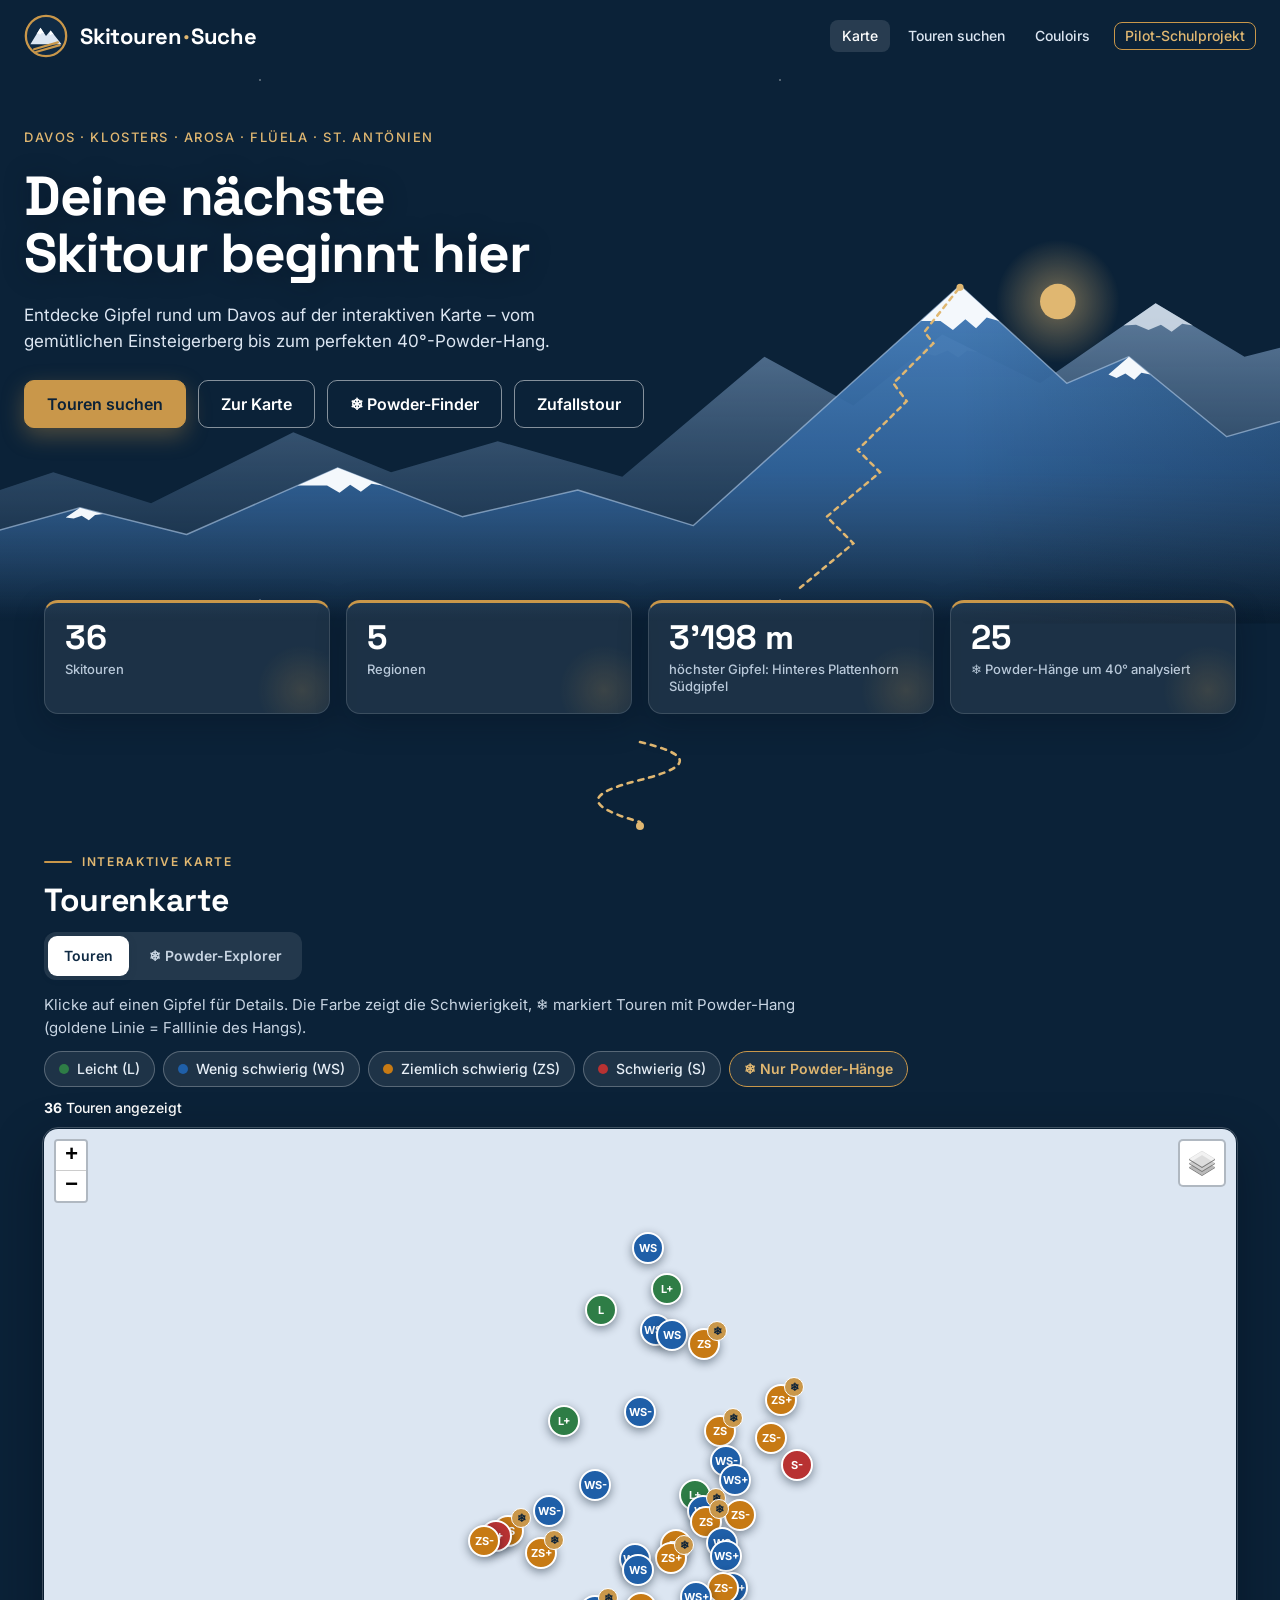
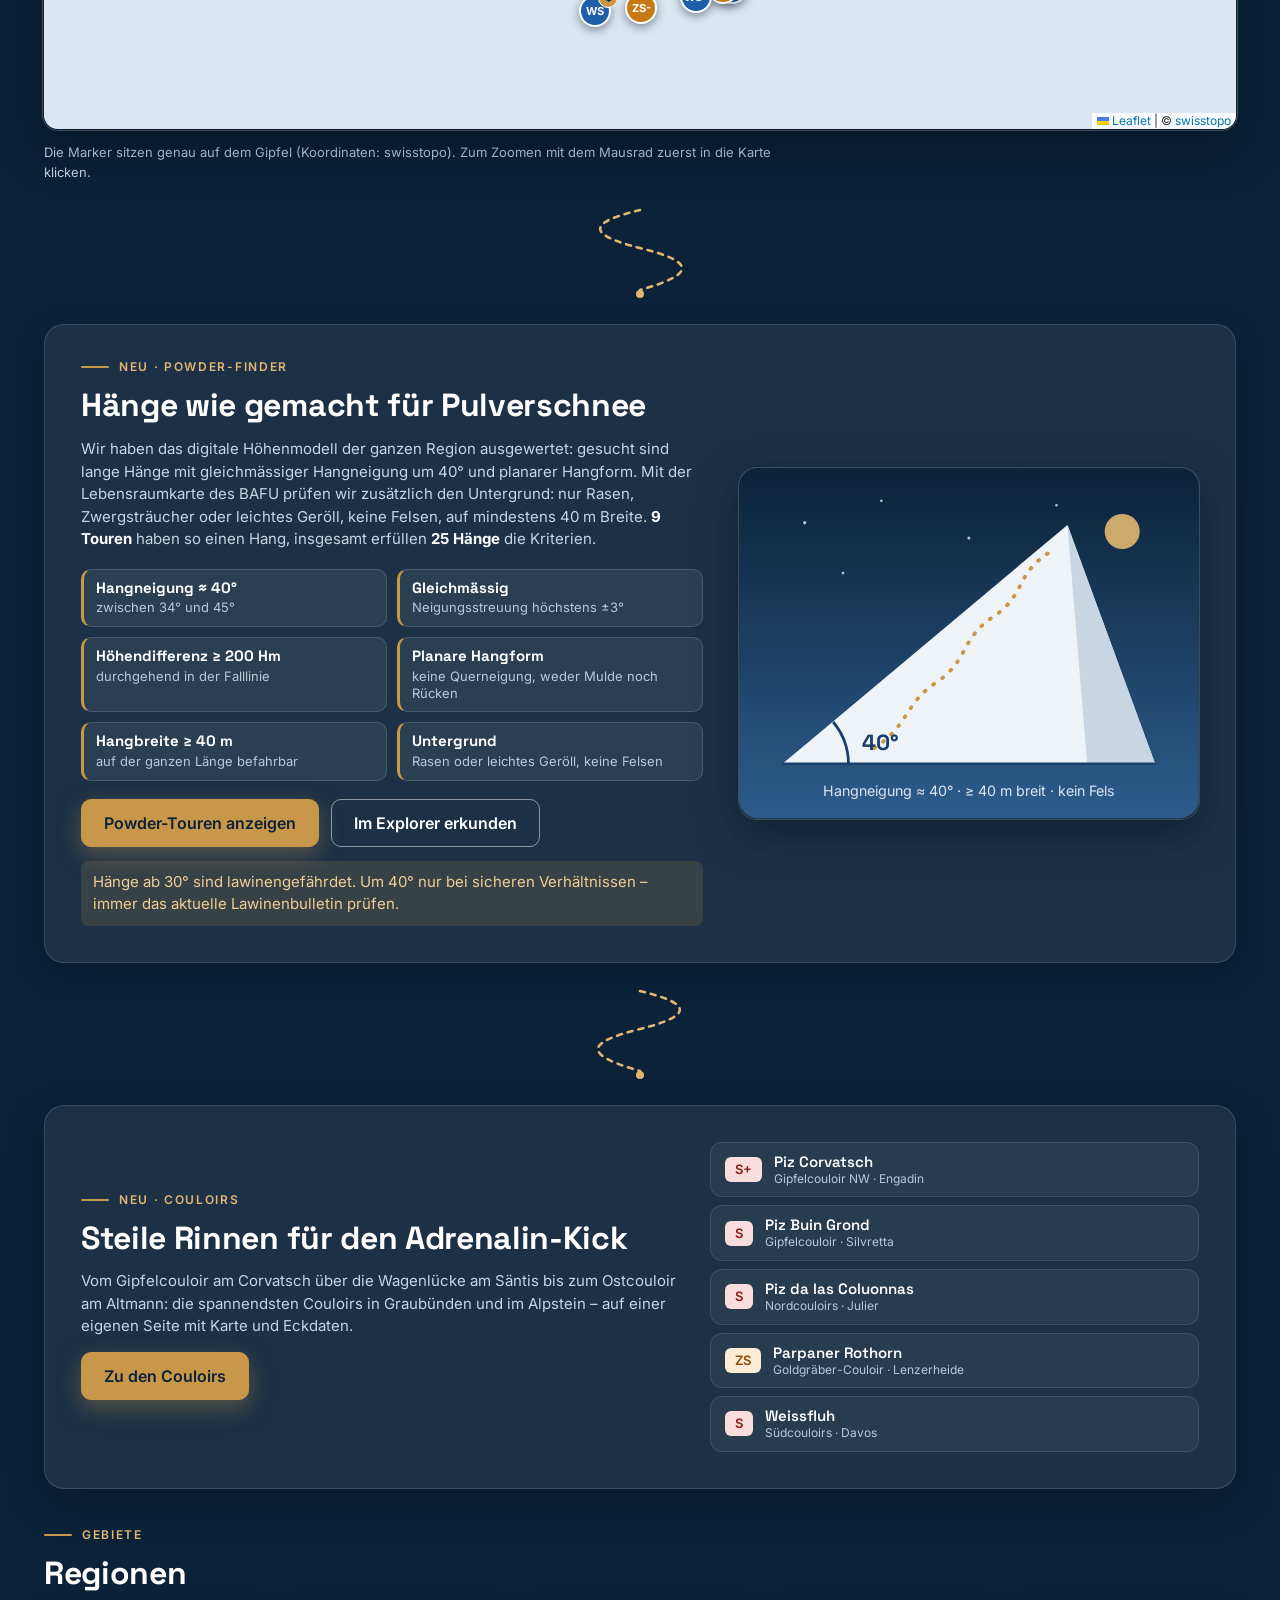
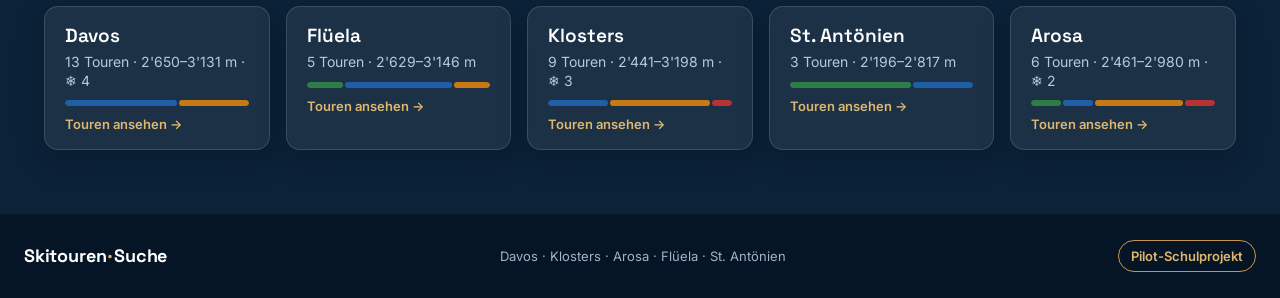
==== index.html @ 5e9e7b4f "Neue Seite Couloirs: recherchierte Couloirs in Graubünden und im Alpstein mit Karte, Filtern und Que" ====
<!doctype html>
<html lang="de">
<head>
<meta charset="utf-8">
<meta name="viewport" content="width=device-width, initial-scale=1">
<title>Skitouren-Suche – Tourenkarte Davos, Klosters, Arosa</title>
<meta name="description" content="Skitouren in Davos, Klosters, Arosa und am Flüela finden und filtern.">
<link rel="icon" type="image/svg+xml" href="assets/icons/icon.svg">
<link rel="icon" type="image/png" sizes="32x32" href="assets/icons/favicon-32.png">
<link rel="apple-touch-icon" sizes="180x180" href="assets/icons/apple-touch-icon.png">
<link rel="manifest" href="manifest.webmanifest">
<meta name="theme-color" content="#0B2238">
<meta name="apple-mobile-web-app-title" content="Skitouren">
<meta name="application-name" content="Skitouren">
<meta name="mobile-web-app-capable" content="yes">
<meta name="apple-mobile-web-app-capable" content="yes">
<meta name="apple-mobile-web-app-status-bar-style" content="black-translucent">
<link rel="preconnect" href="https://fonts.googleapis.com">
<link rel="preconnect" href="https://fonts.gstatic.com" crossorigin>
<link rel="preconnect" href="https://wmts.geo.admin.ch">
<link rel="prefetch" href="suche.html">
<link href="https://fonts.googleapis.com/css2?family=Inter:wght@400;500;600&family=Space+Grotesk:wght@500;600;700&display=swap" rel="stylesheet">
<link rel="stylesheet" href="vendor/leaflet/leaflet.css">
<link rel="stylesheet" href="assets/style.css?v=20261117">
</head>
<body class="land">
<div class="sky" aria-hidden="true"></div>
<div style="min-height:100vh;background:#F4F6F8;font-family:Inter,sans-serif;color:#13202B">
  <div class="topbar">
    <div class="brand">
        <a href="index.html" aria-label="Startseite" style="display:flex"><svg class="logo" viewBox="0 0 48 48" aria-hidden="true"><circle cx="24" cy="24" r="22" fill="#0F2A44" stroke="#C9974A" stroke-width="2.5"/><path d="M7 33 18 15l6 9 5-6 12 15Z" fill="#DCE6F2"/><path d="m18 15 4 6.2-2.4-.8-2 2.2-1.8-1.6-2 .8Z" fill="#fff"/><path d="m29 18 3.6 4.3-2.1-.5-1.6 1.4-1.4-1.3Z" fill="#fff"/><path d="M11 38.5 37 31M13 41.5 39 34" stroke="#C9974A" stroke-width="2.4" stroke-linecap="round"/></svg></a>
        <a href="index.html" style="display:flex;align-items:center;gap:12px;color:#FFF;text-decoration:none"><span class="wordmark">Skitouren<span>·</span>Suche</span></a>
        <nav class="nav" aria-label="Hauptnavigation"><a href="index.html" aria-current="page">Karte</a><a href="suche.html">Touren suchen</a><a href="couloirs.html">Couloirs</a><a href="datenschutz.html" class="pill">Pilot-Schulprojekt</a></nav>
    </div>
  </div>
  <header class="hero">
    <div class="hero-in">
      <div style="font:500 13px/1.5 Inter,sans-serif;letter-spacing:.12em;text-transform:uppercase;color:#E0B771">Davos · Klosters · Arosa · Flüela · St. Antönien</div>
      <h1 style="margin:0;font:700 52px/1.05 'Space Grotesk',sans-serif;letter-spacing:-.02em;max-width:760px">Deine nächste Skitour beginnt hier</h1>
      <p class="lead">Entdecke Gipfel rund um Davos auf der interaktiven Karte – vom gemütlichen Einsteigerberg bis zum perfekten 40°-Powder-Hang.</p>
      <div style="display:flex;flex-wrap:wrap;gap:12px;margin-top:6px"><a class="cta" href="suche.html">Touren suchen</a><a class="cta ghost" href="#karte">Zur Karte</a><a class="cta ghost" href="#powder">❄ Powder-Finder</a><button type="button" class="cta ghost" id="rnd">Zufallstour</button></div>
    </div>
    <svg class="range2" viewBox="0 0 1440 420" preserveAspectRatio="xMidYMax slice" aria-hidden="true">
      <defs>
        <linearGradient id="gB" gradientUnits="userSpaceOnUse" x1="0" y1="60" x2="0" y2="410"><stop offset="0" stop-color="#93B5DB" stop-opacity=".62"/><stop offset=".6" stop-color="#6F95C0" stop-opacity=".28"/><stop offset="1" stop-color="#6F95C0" stop-opacity="0"/></linearGradient>
        <linearGradient id="gF" gradientUnits="userSpaceOnUse" x1="0" y1="40" x2="0" y2="418"><stop offset="0" stop-color="#4A82BD"/><stop offset=".55" stop-color="#2F629A" stop-opacity=".9"/><stop offset="1" stop-color="#2A5788" stop-opacity="0"/></linearGradient>
        <linearGradient id="gS" x1="0" y1="0" x2="1" y2="0"><stop offset="0" stop-color="#000" stop-opacity="0"/><stop offset="1" stop-color="#05121F" stop-opacity=".28"/></linearGradient>
        <radialGradient id="gM"><stop offset="0" stop-color="#E0B771" stop-opacity=".5"/><stop offset="1" stop-color="#E0B771" stop-opacity="0"/></radialGradient>
        <mask id="hm" maskUnits="userSpaceOnUse" x="0" y="0" width="1440" height="420"><path class="hmask" pathLength="1" d="M900 380 960 330 930 300 990 250 965 225 1020 170 1005 150 1050 105 1040 92 1078 44" fill="none" stroke="#fff" stroke-width="12" stroke-linecap="round"/></mask>
      </defs>
      <g class="r-sun"><circle cx="1190" cy="58" r="70" fill="url(#gM)"/><circle cx="1190" cy="58" r="20" fill="#E0B771"/></g>
      <g class="r-back">
        <path d="M-90 300 60 250l110 35 160-80 110 45 120-35 140 40 160-135 100 55 100-80 110 55 130-90 100 60 120-30V420H-90Z" fill="url(#gB)"/>
        <path d="M1060 95l40 20-12-2-10 8-12-8-14 6-17-4Z M1300 60l42 25-12-2-12 9-12-8-14 6-14-6-14 1Z" fill="#E8F0F8" opacity=".75"/>
      </g>
      <g class="r-front">
        <path d="M-90 340 90 290l120 30 170-75 140 55 130-30 130 40 300-270 120 110 70-30 110 90 140-40V420H-90Z" fill="url(#gF)"/>
        <path d="M1080 40 1200 150l70-30 110 90 140-40V420H1080Z" fill="url(#gS)"/>
        <path d="M-90 340 90 290l120 30 170-75 140 55 130-30 130 40 300-270 120 110 70-30 110 90 140-40" fill="none" stroke="#B4CEEA" stroke-opacity=".6" stroke-width="1.6" stroke-linejoin="round"/>
        <path d="M1080 40l44 40-14-4-12 12-12-10-14 12-14-10-22 0Z M380 245l51 20-13-2-12 9-12-8-12 9-14-8-33 0Z M1270 120l24 20-10-2-8 8-10-7-10 5-9-4Z M90 290l26 7-9 1-7 6-8-5-9 3-9-1Z" fill="#F4F8FC"/>
        <path d="M900 380 960 330 930 300 990 250 965 225 1020 170 1005 150 1050 105 1040 92 1078 44" fill="none" stroke="#E0B771" stroke-width="2.8" stroke-dasharray="5 6" stroke-linecap="round" mask="url(#hm)"/>
        <circle class="summit" cx="1080" cy="42" r="4" fill="#E0B771"/>
      </g>
    </svg>
  </header>
  <main class="wrap">
    <div class="stats" id="stats"></div>
    <svg class="trail reveal" viewBox="0 0 240 90" aria-hidden="true"><defs><mask id="tm1" maskUnits="userSpaceOnUse" x="0" y="0" width="240" height="90"><path class="tmask" pathLength="1" d="M120 2C170 14 176 26 120 40S64 66 120 82" fill="none" stroke="#fff" stroke-width="9" stroke-linecap="round"/></mask></defs><path d="M120 2C170 14 176 26 120 40S64 66 120 82" fill="none" stroke="#E0B771" stroke-width="2.6" stroke-dasharray="5 6" stroke-linecap="round" mask="url(#tm1)"/><circle class="tdot" cx="120" cy="86" r="4" fill="#E0B771"/></svg>
    <section class="sect" id="karte">
      <span class="eyebrow">Interaktive Karte</span>
      <h2>Tourenkarte</h2>
      <div class="tabs" role="tablist" aria-label="Kartenansicht">
        <button type="button" role="tab" id="tabT" aria-selected="true" aria-controls="ctlT">Touren</button>
        <button type="button" role="tab" id="tabH" aria-selected="false" aria-controls="ctlH">❄ Powder-Explorer</button>
      </div>
      <div id="ctlT" role="tabpanel" aria-labelledby="tabT" class="ctl">
        <p>Klicke auf einen Gipfel für Details. Die Farbe zeigt die Schwierigkeit, ❄ markiert Touren mit Powder-Hang (goldene Linie = Falllinie des Hangs).</p>
        <div class="chips" id="mapFams" aria-label="Nach Schwierigkeit filtern"></div>
      </div>
      <div id="ctlH" role="tabpanel" aria-labelledby="tabH" class="ctl" hidden>
        <p>Alle Hänge aus der Gelände- und Untergrundanalyse. Stelle Hangneigung, Höhendifferenz und Exposition ein – die Karte reagiert sofort. Klicke auf einen Hang für das Hangprofil.</p>
        <div class="explorer">
          <div class="exc">
            <div class="exh"><span>Hangneigung</span><output id="oN"></output></div>
            <label class="rl"><span>von</span><input type="range" id="nMin" min="34" max="45" step="0.5" value="34"></label>
            <label class="rl"><span>bis</span><input type="range" id="nMax" min="34" max="45" step="0.5" value="45"></label>
            <div class="exh" style="margin-top:8px"><label for="hMin">Min. Höhendifferenz</label><output id="oH"></output></div>
            <input type="range" id="hMin" min="200" max="450" step="10" value="200">
            <button type="button" class="btn" id="hReset" style="margin-top:10px">Zurücksetzen</button>
          </div>
          <div class="exc exr">
            <div class="exh"><span>Exposition</span></div>
            <div id="hRose"></div>
          </div>
          <div class="exc">
            <div class="exh"><span>Längste Hänge</span></div>
            <ol id="hTop" class="toplist"></ol>
          </div>
        </div>
        <div class="leg"><span><i style="background:#E0B771"></i>unter 37°</span><span><i style="background:#C77A14"></i>37–39,5°</span><span><i style="background:#B83232"></i>ab 39,5°</span></div>
      </div>
      <p class="mapinfo"><strong id="mapCount"></strong> <span id="mapUnit"></span> angezeigt</p>
      <div id="map" role="region" aria-label="Interaktive Karte der Skitouren"></div>
      <p style="font-size:13px">Die Marker sitzen genau auf dem Gipfel (Koordinaten: swisstopo). Zum Zoomen mit dem Mausrad zuerst in die Karte klicken.</p>
    </section>
    <svg class="trail reveal" viewBox="0 0 240 90" aria-hidden="true"><defs><mask id="tm2" maskUnits="userSpaceOnUse" x="0" y="0" width="240" height="90"><path class="tmask" pathLength="1" d="M120 2C70 14 64 26 120 40S176 66 120 82" fill="none" stroke="#fff" stroke-width="9" stroke-linecap="round"/></mask></defs><path d="M120 2C70 14 64 26 120 40S176 66 120 82" fill="none" stroke="#E0B771" stroke-width="2.6" stroke-dasharray="5 6" stroke-linecap="round" mask="url(#tm2)"/><circle class="tdot" cx="120" cy="86" r="4" fill="#E0B771"/></svg>
    <section class="sect powsec" id="powder">
      <div class="powgrid">
        <div class="sect">
          <span class="eyebrow">Neu · Powder-Finder</span>
          <h2>Hänge wie gemacht für Pulverschnee</h2>
          <p>Wir haben das digitale Höhenmodell der ganzen Region ausgewertet: gesucht sind lange Hänge mit gleichmässiger Hangneigung um 40° und planarer Hangform. Mit der Lebensraumkarte des BAFU prüfen wir zusätzlich den Untergrund: nur Rasen, Zwergsträucher oder leichtes Geröll, keine Felsen, auf mindestens 40 m Breite. <strong><span id="powCount"></span> Touren</strong> haben so einen Hang, insgesamt erfüllen <strong><span id="hangCount"></span> Hänge</strong> die Kriterien.</p>
          <ul class="crit">
            <li><b>Hangneigung ≈ 40°</b><span>zwischen 34° und 45°</span></li>
            <li><b>Gleichmässig</b><span>Neigungsstreuung höchstens ±3°</span></li>
            <li><b>Höhendifferenz ≥ 200 Hm</b><span>durchgehend in der Falllinie</span></li>
            <li><b>Planare Hangform</b><span>keine Querneigung, weder Mulde noch Rücken</span></li>
            <li><b>Hangbreite ≥ 40 m</b><span>auf der ganzen Länge befahrbar</span></li>
            <li><b>Untergrund</b><span>Rasen oder leichtes Geröll, keine Felsen</span></li>
          </ul>
          <div style="display:flex;flex-wrap:wrap;gap:12px"><a class="cta" href="suche.html?powder=1">Powder-Touren anzeigen</a><button type="button" class="cta dark" id="toExplorer">Im Explorer erkunden</button></div>
          <p class="warn">Hänge ab 30° sind lawinengefährdet. Um 40° nur bei sicheren Verhältnissen – immer das aktuelle Lawinenbulletin prüfen.</p>
        </div>
        <svg class="powsvg" viewBox="0 0 420 320" aria-hidden="true">
          <defs><linearGradient id="sk" x1="0" y1="0" x2="0" y2="1"><stop offset="0" stop-color="#0B2238"/><stop offset="1" stop-color="#2D5C8C"/></linearGradient></defs>
          <rect width="420" height="320" rx="18" fill="url(#sk)"/>
          <circle cx="350" cy="58" r="16" fill="#E0B771" opacity=".9"/>
          <g fill="#fff" opacity=".7"><circle cx="60" cy="50" r="1.5"/><circle cx="130" cy="30" r="1.2"/><circle cx="210" cy="64" r="1.4"/><circle cx="290" cy="34" r="1.2"/><circle cx="95" cy="96" r="1.3"/><circle cx="250" cy="110" r="1.2"/></g>
          <path d="M40 270 300 52 380 270Z" fill="#EEF3F8"/>
          <path d="M300 52 380 270H318Z" fill="#C8D5E3"/>
          <path d="M282 78c-30 20-20 38-50 58s-22 40-52 60-24 40-60 62" fill="none" stroke="#C9974A" stroke-width="3.5" stroke-linecap="round" stroke-dasharray="1 9"/>
          <path d="M100 270a60 60 0 0 0-14-38" fill="none" stroke="#16406A" stroke-width="2.5"/>
          <text x="112" y="258" font-family="Space Grotesk,sans-serif" font-weight="700" font-size="20" fill="#16406A">40°</text>
          <path d="M40 270H380" stroke="#16406A" stroke-width="2"/>
          <text x="210" y="300" text-anchor="middle" font-family="Inter,sans-serif" font-size="13" fill="#DCE6F2">Hangneigung ≈ 40° · ≥ 40 m breit · kein Fels</text>
        </svg>
      </div>
    </section>
    <svg class="trail reveal" viewBox="0 0 240 90" aria-hidden="true"><defs><mask id="tm3" maskUnits="userSpaceOnUse" x="0" y="0" width="240" height="90"><path class="tmask" pathLength="1" d="M120 2C170 14 176 26 120 40S64 66 120 82" fill="none" stroke="#fff" stroke-width="9" stroke-linecap="round"/></mask></defs><path d="M120 2C170 14 176 26 120 40S64 66 120 82" fill="none" stroke="#E0B771" stroke-width="2.6" stroke-dasharray="5 6" stroke-linecap="round" mask="url(#tm3)"/><circle class="tdot" cx="120" cy="86" r="4" fill="#E0B771"/></svg>
    <section class="sect csec reveal">
      <div class="cteaser">
        <div class="sect">
          <span class="eyebrow">Neu · Couloirs</span>
          <h2>Steile Rinnen für den Adrenalin-Kick</h2>
          <p>Vom Gipfelcouloir am Corvatsch über die Wagenlücke am Säntis bis zum Ostcouloir am Altmann: die spannendsten Couloirs in Graubünden und im Alpstein – auf einer eigenen Seite mit Karte und Eckdaten.</p>
          <div style="display:flex;flex-wrap:wrap;gap:12px"><a class="cta" href="couloirs.html">Zu den Couloirs</a></div>
        </div>
        <ul class="cmini" id="cMini"></ul>
      </div>
    </section>
    <section class="sect">
      <span class="eyebrow">Gebiete</span>
      <h2>Regionen</h2>
      <div class="regs" id="regs"></div>
    </section>
  </main>
  <footer class="foot">
    <div class="foot-in">
      <span class="wordmark" style="font-size:18px">Skitouren<span>·</span>Suche</span>
      <span>Davos · Klosters · Arosa · Flüela · St. Antönien</span>
      <a href="datenschutz.html">Pilot-Schulprojekt</a>
    </div>
  </footer>
</div>
<script src="vendor/leaflet/leaflet.js"></script>
<script src="assets/tours.js?v=20261117"></script>
<script src="assets/hangs.js?v=20261117"></script>
<script src="assets/comp.js?v=20261117"></script>
<script src="assets/couloirs.js?v=20261117"></script>
<script src="assets/landing.js?v=20261117"></script>
<script src="assets/ui.js?v=20261117"></script>
</body>
</html>
---- vendor/leaflet/leaflet.css ----
/* required styles */

.leaflet-pane,
.leaflet-tile,
.leaflet-marker-icon,
.leaflet-marker-shadow,
.leaflet-tile-container,
.leaflet-pane > svg,
.leaflet-pane > canvas,
.leaflet-zoom-box,
.leaflet-image-layer,
.leaflet-layer {
	position: absolute;
	left: 0;
	top: 0;
	}
.leaflet-container {
	overflow: hidden;
	}
.leaflet-tile,
.leaflet-marker-icon,
.leaflet-marker-shadow {
	-webkit-user-select: none;
	   -moz-user-select: none;
	        user-select: none;
	  -webkit-user-drag: none;
	}
/* Prevents IE11 from highlighting tiles in blue */
.leaflet-tile::selection {
	background: transparent;
}
/* Safari renders non-retina tile on retina better with this, but Chrome is worse */
.leaflet-safari .leaflet-tile {
	image-rendering: -webkit-optimize-contrast;
	}
/* hack that prevents hw layers "stretching" when loading new tiles */
.leaflet-safari .leaflet-tile-container {
	width: 1600px;
	height: 1600px;
	-webkit-transform-origin: 0 0;
	}
.leaflet-marker-icon,
.leaflet-marker-shadow {
	display: block;
	}
/* .leaflet-container svg: reset svg max-width decleration shipped in Joomla! (joomla.org) 3.x */
/* .leaflet-container img: map is broken in FF if you have max-width: 100% on tiles */
.leaflet-container .leaflet-overlay-pane svg {
	max-width: none !important;
	max-height: none !important;
	}
.leaflet-container .leaflet-marker-pane img,
.leaflet-container .leaflet-shadow-pane img,
.leaflet-container .leaflet-tile-pane img,
.leaflet-container img.leaflet-image-layer,
.leaflet-container .leaflet-tile {
	max-width: none !important;
	max-height: none !important;
	width: auto;
	padding: 0;
	}

.leaflet-container img.leaflet-tile {
	/* See: https://bugs.chromium.org/p/chromium/issues/detail?id=600120 */
	mix-blend-mode: plus-lighter;
}

.leaflet-container.leaflet-touch-zoom {
	-ms-touch-action: pan-x pan-y;
	touch-action: pan-x pan-y;
	}
.leaflet-container.leaflet-touch-drag {
	-ms-touch-action: pinch-zoom;
	/* Fallback for FF which doesn't support pinch-zoom */
	touch-action: none;
	touch-action: pinch-zoom;
}
.leaflet-container.leaflet-touch-drag.leaflet-touch-zoom {
	-ms-touch-action: none;
	touch-action: none;
}
.leaflet-container {
	-webkit-tap-highlight-color: transparent;
}
.leaflet-container a {
	-webkit-tap-highlight-color: rgba(51, 181, 229, 0.4);
}
.leaflet-tile {
	filter: inherit;
	visibility: hidden;
	}
.leaflet-tile-loaded {
	visibility: inherit;
	}
.leaflet-zoom-box {
	width: 0;
	height: 0;
	-moz-box-sizing: border-box;
	     box-sizing: border-box;
	z-index: 800;
	}
/* workaround for https://bugzilla.mozilla.org/show_bug.cgi?id=888319 */
.leaflet-overlay-pane svg {
	-moz-user-select: none;
	}

.leaflet-pane         { z-index: 400; }

.leaflet-tile-pane    { z-index: 200; }
.leaflet-overlay-pane { z-index: 400; }
.leaflet-shadow-pane  { z-index: 500; }
.leaflet-marker-pane  { z-index: 600; }
.leaflet-tooltip-pane   { z-index: 650; }
.leaflet-popup-pane   { z-index: 700; }

.leaflet-map-pane canvas { z-index: 100; }
.leaflet-map-pane svg    { z-index: 200; }

.leaflet-vml-shape {
	width: 1px;
	height: 1px;
	}
.lvml {
	behavior: url(#default#VML);
	display: inline-block;
	position: absolute;
	}


/* control positioning */

.leaflet-control {
	position: relative;
	z-index: 800;
	pointer-events: visiblePainted; /* IE 9-10 doesn't have auto */
	pointer-events: auto;
	}
.leaflet-top,
.leaflet-bottom {
	position: absolute;
	z-index: 1000;
	pointer-events: none;
	}
.leaflet-top {
	top: 0;
	}
.leaflet-right {
	right: 0;
	}
.leaflet-bottom {
	bottom: 0;
	}
.leaflet-left {
	left: 0;
	}
.leaflet-control {
	float: left;
	clear: both;
	}
.leaflet-right .leaflet-control {
	float: right;
	}
.leaflet-top .leaflet-control {
	margin-top: 10px;
	}
.leaflet-bottom .leaflet-control {
	margin-bottom: 10px;
	}
.leaflet-left .leaflet-control {
	margin-left: 10px;
	}
.leaflet-right .leaflet-control {
	margin-right: 10px;
	}


/* zoom and fade animations */

.leaflet-fade-anim .leaflet-popup {
	opacity: 0;
	-webkit-transition: opacity 0.2s linear;
	   -moz-transition: opacity 0.2s linear;
	        transition: opacity 0.2s linear;
	}
.leaflet-fade-anim .leaflet-map-pane .leaflet-popup {
	opacity: 1;
	}
.leaflet-zoom-animated {
	-webkit-transform-origin: 0 0;
	    -ms-transform-origin: 0 0;
	        transform-origin: 0 0;
	}
svg.leaflet-zoom-animated {
	will-change: transform;
}

.leaflet-zoom-anim .leaflet-zoom-animated {
	-webkit-transition: -webkit-transform 0.25s cubic-bezier(0,0,0.25,1);
	   -moz-transition:    -moz-transform 0.25s cubic-bezier(0,0,0.25,1);
	        transition:         transform 0.25s cubic-bezier(0,0,0.25,1);
	}
.leaflet-zoom-anim .leaflet-tile,
.leaflet-pan-anim .leaflet-tile {
	-webkit-transition: none;
	   -moz-transition: none;
	        transition: none;
	}

.leaflet-zoom-anim .leaflet-zoom-hide {
	visibility: hidden;
	}


/* cursors */

.leaflet-interactive {
	cursor: pointer;
	}
.leaflet-grab {
	cursor: -webkit-grab;
	cursor:    -moz-grab;
	cursor:         grab;
	}
.leaflet-crosshair,
.leaflet-crosshair .leaflet-interactive {
	cursor: crosshair;
	}
.leaflet-popup-pane,
.leaflet-control {
	cursor: auto;
	}
.leaflet-dragging .leaflet-grab,
.leaflet-dragging .leaflet-grab .leaflet-interactive,
.leaflet-dragging .leaflet-marker-draggable {
	cursor: move;
	cursor: -webkit-grabbing;
	cursor:    -moz-grabbing;
	cursor:         grabbing;
	}

/* marker & overlays interactivity */
.leaflet-marker-icon,
.leaflet-marker-shadow,
.leaflet-image-layer,
.leaflet-pane > svg path,
.leaflet-tile-container {
	pointer-events: none;
	}

.leaflet-marker-icon.leaflet-interactive,
.leaflet-image-layer.leaflet-interactive,
.leaflet-pane > svg path.leaflet-interactive,
svg.leaflet-image-layer.leaflet-interactive path {
	pointer-events: visiblePainted; /* IE 9-10 doesn't have auto */
	pointer-events: auto;
	}

/* visual tweaks */

.leaflet-container {
	background: #ddd;
	outline-offset: 1px;
	}
.leaflet-container a {
	color: #0078A8;
	}
.leaflet-zoom-box {
	border: 2px dotted #38f;
	background: rgba(255,255,255,0.5);
	}


/* general typography */
.leaflet-container {
	font-family: "Helvetica Neue", Arial, Helvetica, sans-serif;
	font-size: 12px;
	font-size: 0.75rem;
	line-height: 1.5;
	}


/* general toolbar styles */

.leaflet-bar {
	box-shadow: 0 1px 5px rgba(0,0,0,0.65);
	border-radius: 4px;
	}
.leaflet-bar a {
	background-color: #fff;
	border-bottom: 1px solid #ccc;
	width: 26px;
	height: 26px;
	line-height: 26px;
	display: block;
	text-align: center;
	text-decoration: none;
	color: black;
	}
.leaflet-bar a,
.leaflet-control-layers-toggle {
	background-position: 50% 50%;
	background-repeat: no-repeat;
	display: block;
	}
.leaflet-bar a:hover,
.leaflet-bar a:focus {
	background-color: #f4f4f4;
	}
.leaflet-bar a:first-child {
	border-top-left-radius: 4px;
	border-top-right-radius: 4px;
	}
.leaflet-bar a:last-child {
	border-bottom-left-radius: 4px;
	border-bottom-right-radius: 4px;
	border-bottom: none;
	}
.leaflet-bar a.leaflet-disabled {
	cursor: default;
	background-color: #f4f4f4;
	color: #bbb;
	}

.leaflet-touch .leaflet-bar a {
	width: 30px;
	height: 30px;
	line-height: 30px;
	}
.leaflet-touch .leaflet-bar a:first-child {
	border-top-left-radius: 2px;
	border-top-right-radius: 2px;
	}
.leaflet-touch .leaflet-bar a:last-child {
	border-bottom-left-radius: 2px;
	border-bottom-right-radius: 2px;
	}

/* zoom control */

.leaflet-control-zoom-in,
.leaflet-control-zoom-out {
	font: bold 18px 'Lucida Console', Monaco, monospace;
	text-indent: 1px;
	}

.leaflet-touch .leaflet-control-zoom-in, .leaflet-touch .leaflet-control-zoom-out  {
	font-size: 22px;
	}


/* layers control */

.leaflet-control-layers {
	box-shadow: 0 1px 5px rgba(0,0,0,0.4);
	background: #fff;
	border-radius: 5px;
	}
.leaflet-control-layers-toggle {
	background-image: url(images/layers.png);
	width: 36px;
	height: 36px;
	}
.leaflet-retina .leaflet-control-layers-toggle {
	background-image: url(images/layers-2x.png);
	background-size: 26px 26px;
	}
.leaflet-touch .leaflet-control-layers-toggle {
	width: 44px;
	height: 44px;
	}
.leaflet-control-layers .leaflet-control-layers-list,
.leaflet-control-layers-expanded .leaflet-control-layers-toggle {
	display: none;
	}
.leaflet-control-layers-expanded .leaflet-control-layers-list {
	display: block;
	position: relative;
	}
.leaflet-control-layers-expanded {
	padding: 6px 10px 6px 6px;
	color: #333;
	background: #fff;
	}
.leaflet-control-layers-scrollbar {
	overflow-y: scroll;
	overflow-x: hidden;
	padding-right: 5px;
	}
.leaflet-control-layers-selector {
	margin-top: 2px;
	position: relative;
	top: 1px;
	}
.leaflet-control-layers label {
	display: block;
	font-size: 13px;
	font-size: 1.08333em;
	}
.leaflet-control-layers-separator {
	height: 0;
	border-top: 1px solid #ddd;
	margin: 5px -10px 5px -6px;
	}

/* Default icon URLs */
.leaflet-default-icon-path { /* used only in path-guessing heuristic, see L.Icon.Default */
	background-image: url(images/marker-icon.png);
	}


/* attribution and scale controls */

.leaflet-container .leaflet-control-attribution {
	background: #fff;
	background: rgba(255, 255, 255, 0.8);
	margin: 0;
	}
.leaflet-control-attribution,
.leaflet-control-scale-line {
	padding: 0 5px;
	color: #333;
	line-height: 1.4;
	}
.leaflet-control-attribution a {
	text-decoration: none;
	}
.leaflet-control-attribution a:hover,
.leaflet-control-attribution a:focus {
	text-decoration: underline;
	}
.leaflet-attribution-flag {
	display: inline !important;
	vertical-align: baseline !important;
	width: 1em;
	height: 0.6669em;
	}
.leaflet-left .leaflet-control-scale {
	margin-left: 5px;
	}
.leaflet-bottom .leaflet-control-scale {
	margin-bottom: 5px;
	}
.leaflet-control-scale-line {
	border: 2px solid #777;
	border-top: none;
	line-height: 1.1;
	padding: 2px 5px 1px;
	white-space: nowrap;
	-moz-box-sizing: border-box;
	     box-sizing: border-box;
	background: rgba(255, 255, 255, 0.8);
	text-shadow: 1px 1px #fff;
	}
.leaflet-control-scale-line:not(:first-child) {
	border-top: 2px solid #777;
	border-bottom: none;
	margin-top: -2px;
	}
.leaflet-control-scale-line:not(:first-child):not(:last-child) {
	border-bottom: 2px solid #777;
	}

.leaflet-touch .leaflet-control-attribution,
.leaflet-touch .leaflet-control-layers,
.leaflet-touch .leaflet-bar {
	box-shadow: none;
	}
.leaflet-touch .leaflet-control-layers,
.leaflet-touch .leaflet-bar {
	border: 2px solid rgba(0,0,0,0.2);
	background-clip: padding-box;
	}


/* popup */

.leaflet-popup {
	position: absolute;
	text-align: center;
	margin-bottom: 20px;
	}
.leaflet-popup-content-wrapper {
	padding: 1px;
	text-align: left;
	border-radius: 12px;
	}
.leaflet-popup-content {
	margin: 13px 24px 13px 20px;
	line-height: 1.3;
	font-size: 13px;
	font-size: 1.08333em;
	min-height: 1px;
	}
.leaflet-popup-content p {
	margin: 17px 0;
	margin: 1.3em 0;
	}
.leaflet-popup-tip-container {
	width: 40px;
	height: 20px;
	position: absolute;
	left: 50%;
	margin-top: -1px;
	margin-left: -20px;
	overflow: hidden;
	pointer-events: none;
	}
.leaflet-popup-tip {
	width: 17px;
	height: 17px;
	padding: 1px;

	margin: -10px auto 0;
	pointer-events: auto;

	-webkit-transform: rotate(45deg);
	   -moz-transform: rotate(45deg);
	    -ms-transform: rotate(45deg);
	        transform: rotate(45deg);
	}
.leaflet-popup-content-wrapper,
.leaflet-popup-tip {
	background: white;
	color: #333;
	box-shadow: 0 3px 14px rgba(0,0,0,0.4);
	}
.leaflet-container a.leaflet-popup-close-button {
	position: absolute;
	top: 0;
	right: 0;
	border: none;
	text-align: center;
	width: 24px;
	height: 24px;
	font: 16px/24px Tahoma, Verdana, sans-serif;
	color: #757575;
	text-decoration: none;
	background: transparent;
	}
.leaflet-container a.leaflet-popup-close-button:hover,
.leaflet-container a.leaflet-popup-close-button:focus {
	color: #585858;
	}
.leaflet-popup-scrolled {
	overflow: auto;
	}

.leaflet-oldie .leaflet-popup-content-wrapper {
	-ms-zoom: 1;
	}
.leaflet-oldie .leaflet-popup-tip {
	width: 24px;
	margin: 0 auto;

	-ms-filter: "progid:DXImageTransform.Microsoft.Matrix(M11=0.70710678, M12=0.70710678, M21=-0.70710678, M22=0.70710678)";
	filter: progid:DXImageTransform.Microsoft.Matrix(M11=0.70710678, M12=0.70710678, M21=-0.70710678, M22=0.70710678);
	}

.leaflet-oldie .leaflet-control-zoom,
.leaflet-oldie .leaflet-control-layers,
.leaflet-oldie .leaflet-popup-content-wrapper,
.leaflet-oldie .leaflet-popup-tip {
	border: 1px solid #999;
	}


/* div icon */

.leaflet-div-icon {
	background: #fff;
	border: 1px solid #666;
	}


/* Tooltip */
/* Base styles for the element that has a tooltip */
.leaflet-tooltip {
	position: absolute;
	padding: 6px;
	background-color: #fff;
	border: 1px solid #fff;
	border-radius: 3px;
	color: #222;
	white-space: nowrap;
	-webkit-user-select: none;
	-moz-user-select: none;
	-ms-user-select: none;
	user-select: none;
	pointer-events: none;
	box-shadow: 0 1px 3px rgba(0,0,0,0.4);
	}
.leaflet-tooltip.leaflet-interactive {
	cursor: pointer;
	pointer-events: auto;
	}
.leaflet-tooltip-top:before,
.leaflet-tooltip-bottom:before,
.leaflet-tooltip-left:before,
.leaflet-tooltip-right:before {
	position: absolute;
	pointer-events: none;
	border: 6px solid transparent;
	background: transparent;
	content: "";
	}

/* Directions */

.leaflet-tooltip-bottom {
	margin-top: 6px;
}
.leaflet-tooltip-top {
	margin-top: -6px;
}
.leaflet-tooltip-bottom:before,
.leaflet-tooltip-top:before {
	left: 50%;
	margin-left: -6px;
	}
.leaflet-tooltip-top:before {
	bottom: 0;
	margin-bottom: -12px;
	border-top-color: #fff;
	}
.leaflet-tooltip-bottom:before {
	top: 0;
	margin-top: -12px;
	margin-left: -6px;
	border-bottom-color: #fff;
	}
.leaflet-tooltip-left {
	margin-left: -6px;
}
.leaflet-tooltip-right {
	margin-left: 6px;
}
.leaflet-tooltip-left:before,
.leaflet-tooltip-right:before {
	top: 50%;
	margin-top: -6px;
	}
.leaflet-tooltip-left:before {
	right: 0;
	margin-right: -12px;
	border-left-color: #fff;
	}
.leaflet-tooltip-right:before {
	left: 0;
	margin-left: -12px;
	border-right-color: #fff;
	}

/* Printing */

@media print {
	/* Prevent printers from removing background-images of controls. */
	.leaflet-control {
		-webkit-print-color-adjust: exact;
		print-color-adjust: exact;
		}
	}
---- assets/style.css ----
body{margin:0;background:#F4F6F8}
*{box-sizing:border-box}
a{color:#1F5FA8}a:hover{color:#123E70}
.chip{font:500 14px/1 Inter,sans-serif;min-height:36px;padding:0 14px;border-radius:999px;border:1px solid #C9D2DB;background:#FFFFFF;color:#2B3A47;cursor:pointer}
.chip:hover{border-color:#1F5FA8}
.chip.on{background:#13202B;border-color:#13202B;color:#FFFFFF}
.chip:focus-visible,.btn:focus-visible,.field:focus-visible{outline:3px solid #7FB0E8;outline-offset:2px}
.field{font:400 16px/1.2 Inter,sans-serif;border:1px solid #C9D2DB;border-radius:10px;background:#FFFFFF;color:#13202B;min-height:48px;padding:0 14px;box-sizing:border-box;width:100%}
.btn{font:500 14px/1 Inter,sans-serif;min-height:40px;padding:0 14px;border-radius:8px;border:1px solid #C9D2DB;background:#FFFFFF;color:#13202B;cursor:pointer}
.btn:hover{border-color:#1F5FA8;color:#1F5FA8}
.g{font:600 13px/1 Inter,sans-serif;padding:6px 10px;border-radius:6px;white-space:nowrap}
.g-L{background:#E3F1E6;color:#1D5B2C}
.g-WS{background:#DCEAF8;color:#174A82}
.g-ZS{background:#FDEBD3;color:#8A4A06}
.g-S{background:#F9DCDC;color:#8E1B1B}
input[type=range]{width:100%;accent-color:#1F5FA8}
.h2{margin:0;font:600 13px/1 Inter,sans-serif;text-transform:uppercase;letter-spacing:.08em;color:#4A5A68}
.sec{display:flex;flex-direction:column;gap:10px}
.chips{display:flex;flex-wrap:wrap;gap:8px}
.sr{position:absolute;left:-9999px}
.card{background:#FFF;border:1px solid #DDE3E9;border-radius:14px;padding:20px;display:flex;flex-direction:column;gap:14px}
.stat{display:flex;flex-direction:column;gap:4px}.stat span:first-child{font:500 12px/1 Inter,sans-serif;color:#5A6976}.stat span:last-child{font:600 16px/1.1 Inter,sans-serif}
.kv{margin:0;display:grid;grid-template-columns:auto 1fr;gap:6px 12px;font:400 14px/1.35 Inter,sans-serif}.kv dt{color:#5A6976}.kv dd{margin:0}
.hero{position:relative;overflow:hidden;color:#FFF;padding:28px 24px 170px;background:linear-gradient(180deg,#0B2238 0%,#16406A 60%,#3E74A8 100%)}
.hero-in{position:relative;z-index:1;max-width:1240px;margin:0 auto;display:flex;flex-direction:column;gap:16px}
.range{position:absolute;left:0;bottom:-1px;width:100%;height:200px}
.brand{display:flex;align-items:center;gap:12px;flex-wrap:wrap;margin-bottom:18px}
.logo{width:48px;height:48px;flex:none}
.wordmark{font:700 22px/1 'Space Grotesk',sans-serif;letter-spacing:-.01em}.wordmark span{color:#E0B771;margin:0 2px}
.pill{font:600 12px/1 Inter,sans-serif;padding:6px 10px;border-radius:999px;border:1px solid #C9974A;color:#E0B771;text-decoration:none;margin-left:auto}
.pill:hover{background:#C9974A;color:#0B2238}
#q{box-shadow:0 10px 30px rgba(5,20,35,.35)}
.chip:hover,.btn:hover{border-color:#A8762E;color:#8A5E1E}
.chip.on,.chip.on:hover{background:#16406A;border-color:#16406A;color:#FFF}
.h2{color:#8A5E1E!important}
input[type=range]{accent-color:#A8762E}
.card{box-shadow:0 1px 2px rgba(15,42,68,.06);transition:box-shadow .2s,border-color .2s,transform .2s;border-top:3px solid #C9974A!important}
.card:hover{box-shadow:0 10px 28px rgba(15,42,68,.12);transform:translateY(-2px)}
.card h3{color:#0F2A44}
main{margin-top:-24px!important;position:relative;z-index:2}
footer{background:#0B2238;color:#C8D5E3;padding:40px 24px;font:400 14px/1.6 Inter,sans-serif}
footer .in{max-width:1240px;margin:0 auto;display:flex;flex-direction:column;gap:12px}
footer h2{margin:0;font:600 18px/1.2 'Space Grotesk',sans-serif;color:#E0B771}
footer p{margin:0;max-width:820px}footer a{color:#E0B771}
.notice{border-left:3px solid #C9974A;padding:10px 14px;background:rgba(201,151,74,.12);border-radius:0 8px 8px 0;color:#FFF}
@media (max-width:600px){h1{font-size:34px!important}.hero{padding-bottom:140px}.range{height:150px}.pill{margin-left:0}}

.nav{display:flex;gap:6px;margin-left:auto;align-items:center;flex-wrap:wrap}
.nav a{font:500 14px/1 Inter,sans-serif;color:#DCE6F2;text-decoration:none;padding:9px 12px;border-radius:8px}
.nav a:hover,.nav a[aria-current]{background:rgba(255,255,255,.12);color:#FFF}
.nav .pill{margin-left:6px;padding:6px 10px;color:#E0B771}
.lead{margin:0;max-width:620px;font:400 18px/1.5 Inter,sans-serif;color:#DCE6F2}
.cta{display:inline-flex;align-items:center;min-height:48px;padding:0 22px;border-radius:10px;font:600 16px/1 Inter,sans-serif;text-decoration:none;background:#C9974A;color:#0B2238;border:1px solid #C9974A}
.cta:hover{background:#E0B771;color:#0B2238}
.cta.ghost{background:transparent;color:#FFF;border-color:rgba(255,255,255,.5)}
.cta.ghost:hover{background:rgba(255,255,255,.12);color:#FFF}
.cta:focus-visible,.nav a:focus-visible{outline:3px solid #7FB0E8;outline-offset:2px}
.wrap{max-width:1240px;margin:0 auto;padding:0 24px 64px;display:flex;flex-direction:column;gap:40px;position:relative;z-index:2;margin-top:-24px}
.stats{display:grid;grid-template-columns:repeat(auto-fit,minmax(170px,1fr));gap:16px}
.statc{background:#FFF;border:1px solid #DDE3E9;border-top:3px solid #C9974A;border-radius:14px;padding:18px 20px;display:flex;flex-direction:column;gap:6px}
.statc b{font:700 30px/1 'Space Grotesk',sans-serif;color:#0F2A44}
.statc span{font:500 13px/1.3 Inter,sans-serif;color:#5A6976}
.sect{display:flex;flex-direction:column;gap:14px}
.sect h2{margin:0;font:700 28px/1.15 'Space Grotesk',sans-serif;color:#0F2A44;letter-spacing:-.01em}
.sect>p{margin:0;font:400 15px/1.5 Inter,sans-serif;color:#4A5A68;max-width:760px}
#map{height:600px;border-radius:14px;border:1px solid #DDE3E9;background:#DCE6F2;isolation:isolate}
.pin{display:flex;align-items:center;justify-content:center;width:34px;height:34px;border-radius:50% 50% 50% 0;transform:rotate(-45deg);border:2px solid #FFF;box-shadow:0 3px 8px rgba(5,20,35,.4)}
.pin i{transform:rotate(45deg);font:700 11px/1 Inter,sans-serif;font-style:normal;color:#FFF}
.pin-L{background:#2E7D46}.pin-WS{background:#1F5FA8}.pin-ZS{background:#C77A14}.pin-S{background:#B83232}
.leaflet-container{font-family:Inter,sans-serif}
.leaflet-popup-content{margin:14px 16px;min-width:220px}
.pop h3{margin:0 0 2px;font:600 18px/1.2 'Space Grotesk',sans-serif;color:#0F2A44}
.pop .hh{font:400 13px/1.3 Inter,sans-serif;color:#5A6976;margin:0 0 10px}
.pop .row{border-top:1px solid #EDF0F3;padding:8px 0;display:flex;flex-direction:column;gap:5px;font:400 13px/1.35 Inter,sans-serif;color:#2B3A47}
.pop .row div{display:flex;gap:8px;align-items:center;justify-content:space-between}
.pop a{font-weight:600}
.regs{display:grid;grid-template-columns:repeat(auto-fit,minmax(200px,1fr));gap:16px}
.reg{background:#FFF;border:1px solid #DDE3E9;border-radius:14px;padding:18px 20px;text-decoration:none;color:#13202B;display:flex;flex-direction:column;gap:6px;transition:box-shadow .2s,transform .2s,border-color .2s}
.reg:hover{box-shadow:0 10px 28px rgba(15,42,68,.12);transform:translateY(-2px);border-color:#C9974A;color:#13202B}
.reg b{font:600 19px/1.2 'Space Grotesk',sans-serif;color:#0F2A44}
.reg span{font:400 14px/1.3 Inter,sans-serif;color:#5A6976}
.reg em{font:600 13px/1 Inter,sans-serif;font-style:normal;color:#8A5E1E;margin-top:6px}
.flash{animation:flash 2s ease-out}
@keyframes flash{0%{box-shadow:0 0 0 4px #C9974A}100%{box-shadow:0 0 0 4px rgba(201,151,74,0)}}
@media (max-width:600px){#map{height:460px}.nav{margin-left:0;width:100%}.sect h2{font-size:24px}}
.legal{background:#FFF;border:1px solid #DDE3E9;border-top:3px solid #C9974A;border-radius:14px;padding:28px;display:flex;flex-direction:column;gap:14px;max-width:820px;font:400 15px/1.6 Inter,sans-serif;color:#2B3A47}
.legal p{margin:0}
.legal .notice{color:#13202B;background:rgba(201,151,74,.14)}
.nav .pill[aria-current]{background:#C9974A;color:#0B2238}
.pin{width:32px;height:32px;border-radius:50%;transform:none}.pin i{transform:none}

/* ===== v3: Feinschliff ===== */
html{scroll-behavior:smooth;scroll-padding-top:90px}
body{background:#F4F6F8 url("data:image/svg+xml,%3Csvg xmlns='http://www.w3.org/2000/svg' width='480' height='480' viewBox='0 0 480 480'%3E%3Cg fill='none' stroke='%2316406A' stroke-opacity='.045' stroke-width='1.2'%3E%3Cpath d='M-20 90c80-50 140 30 220-10s120-70 300-20M-20 150c90-40 150 40 230 0s130-60 290-10M-20 330c70-60 160 20 240-20s110-50 280 0M-20 400c90-50 170 30 250-10s120-60 270-5M-20 240c100-30 140 30 230 0s150-50 290 0'/%3E%3C/g%3E%3C/svg%3E")}
body>div{background:transparent!important}
.topbar{position:fixed;top:0;left:0;right:0;z-index:1100;padding:14px 24px;transition:background .25s,box-shadow .25s,padding .25s}
.topbar.scrolled{background:rgba(11,34,56,.88);-webkit-backdrop-filter:blur(12px);backdrop-filter:blur(12px);box-shadow:0 6px 24px rgba(5,20,35,.25);padding:8px 24px}
.topbar .brand{max-width:1240px;margin:0 auto;color:#FFF}
.topbar .logo{width:44px;height:44px;transition:transform .3s}
.topbar a:hover .logo{transform:rotate(-8deg) scale(1.05)}
.hero{padding:118px 24px 190px;background:radial-gradient(900px 420px at 82% 12%,rgba(224,183,113,.20),transparent 60%),linear-gradient(180deg,#081B2E 0%,#123657 52%,#3E74A8 100%)}
.hero::before{content:"";position:absolute;inset:0;background-image:radial-gradient(1.2px 1.2px at 12% 18%,#fff 50%,transparent 51%),radial-gradient(1px 1px at 28% 9%,#fff 50%,transparent 51%),radial-gradient(1.4px 1.4px at 44% 22%,#fff 50%,transparent 51%),radial-gradient(1px 1px at 61% 12%,#fff 50%,transparent 51%),radial-gradient(1.2px 1.2px at 73% 28%,#fff 50%,transparent 51%),radial-gradient(1px 1px at 91% 20%,#fff 50%,transparent 51%),radial-gradient(1px 1px at 6% 34%,#fff 50%,transparent 51%),radial-gradient(1.3px 1.3px at 52% 6%,#fff 50%,transparent 51%);opacity:.55;pointer-events:none}
.range{height:220px}
.snow{position:absolute;inset:0;overflow:hidden;pointer-events:none}
.snow i{position:absolute;top:-10px;border-radius:50%;background:#fff;animation:fall linear infinite}
@keyframes fall{to{transform:translate3d(40px,720px,0)}}
.hero h1{text-wrap:balance;text-shadow:0 2px 24px rgba(5,20,35,.35)}
.hero-in{gap:18px}
.cta{box-shadow:0 8px 22px rgba(201,151,74,.35);transition:transform .15s,box-shadow .15s,background .15s}
.cta:hover{transform:translateY(-2px)}
.cta.ghost{box-shadow:none;-webkit-backdrop-filter:blur(4px);backdrop-filter:blur(4px)}
.eyebrow{display:inline-flex;align-items:center;gap:10px;font:600 12px/1 Inter,sans-serif;letter-spacing:.14em;text-transform:uppercase;color:#8A5E1E}
.eyebrow::before{content:"";width:28px;height:2px;background:#C9974A;border-radius:2px}
.sect h2{font-size:32px}
.statc{position:relative;overflow:hidden;box-shadow:0 8px 24px rgba(15,42,68,.08)}
.statc::after{content:"";position:absolute;right:-18px;bottom:-22px;width:90px;height:90px;border-radius:50%;background:radial-gradient(circle,rgba(201,151,74,.18),transparent 70%)}
.statc b{font-size:34px}
#map{box-shadow:0 14px 40px rgba(15,42,68,.14);border:none;outline:1px solid #DDE3E9}
.pin{box-shadow:0 3px 10px rgba(5,20,35,.45);position:relative;transition:transform .15s}
.leaflet-marker-icon:hover .pin{transform:scale(1.15)}
.pin.pw::after{content:"❄";position:absolute;top:-9px;right:-9px;width:18px;height:18px;border-radius:50%;background:#C9974A;color:#0B2238;font:700 11px/18px Inter,sans-serif;text-align:center;border:1.5px solid #fff}
.leaflet-popup-content-wrapper{border-radius:14px;box-shadow:0 14px 40px rgba(5,20,35,.3)}
.powline{font:600 12px/1.3 Inter,sans-serif;color:#16406A;background:#EAF1F9;border-radius:6px;padding:5px 8px}
.chip{transition:background .15s,border-color .15s,color .15s,transform .1s}
.chip:active{transform:scale(.97)}
.chip-pow,#pow .chip{border-color:#C9974A;color:#8A5E1E;font-weight:600}
.chip-pow.on,.chip-pow.on:hover,#pow .chip.on,#pow .chip.on:hover{background:linear-gradient(135deg,#16406A,#2D5C8C);border-color:#16406A;color:#FFF}
.hint{margin:0;font:400 12px/1.4 Inter,sans-serif;color:#5A6976}
.g-P{background:#16406A;color:#FFF}
.card{border-radius:16px}
.card.haspow{border-top-color:#16406A!important;background:linear-gradient(180deg,#F5F9FD 0,#FFF 90px)}
.powbox{display:flex;flex-direction:column;gap:4px;padding:10px 12px;border-radius:10px;background:#EAF1F9;border:1px solid #CFE0F1;font:400 13px/1.4 Inter,sans-serif;color:#2B3A47}
.powbox b{font:700 12px/1 Inter,sans-serif;letter-spacing:.06em;text-transform:uppercase;color:#16406A}
.btn{transition:border-color .15s,color .15s,background .15s}
.btn[data-id]::after{content:"›";display:inline-block;margin-left:8px;transform:rotate(90deg);transition:transform .2s}
.btn[aria-expanded=true]::after{transform:rotate(-90deg)}
aside{box-shadow:0 8px 24px rgba(15,42,68,.06);border-radius:16px!important}
@media (min-width:900px){aside{position:sticky;top:84px;max-height:calc(100vh - 100px);overflow:auto}}
.powsec{background:#FFF;border:1px solid #DDE3E9;border-radius:20px;padding:36px;box-shadow:0 14px 40px rgba(15,42,68,.08)}
.powgrid{display:grid;grid-template-columns:minmax(0,1.15fr) minmax(0,.85fr);gap:36px;align-items:center}
.powsvg{width:100%;height:auto;border-radius:18px;box-shadow:0 14px 40px rgba(15,42,68,.2)}
.crit{list-style:none;margin:4px 0;padding:0;display:grid;grid-template-columns:repeat(2,minmax(0,1fr));gap:10px}
.crit li{border:1px solid #DDE3E9;border-left:3px solid #C9974A;border-radius:10px;padding:10px 12px;display:flex;flex-direction:column;gap:3px}
.crit b{font:700 17px/1.1 'Space Grotesk',sans-serif;color:#0F2A44}
.crit span{font:400 13px/1.3 Inter,sans-serif;color:#5A6976}
.warn{margin:0;font:500 13px/1.45 Inter,sans-serif;color:#8A4A06!important;background:#FDF3E3;border-radius:8px;padding:10px 12px}
.foot{background:#0B2238;color:#9FB4C8;padding:26px 24px;font:400 13px/1.4 Inter,sans-serif}
.foot-in{max-width:1240px;margin:0 auto;display:flex;flex-wrap:wrap;gap:10px 24px;align-items:center;justify-content:space-between}
.foot .wordmark{color:#FFF}
.foot a{color:#E0B771;text-decoration:none;border:1px solid #C9974A;border-radius:999px;padding:6px 12px;font-weight:600}
.foot a:hover{background:#C9974A;color:#0B2238}
.reveal{opacity:0;transform:translateY(14px);transition:opacity .5s,transform .5s}
.reveal.in{opacity:1;transform:none}
@media (prefers-reduced-motion:reduce){.reveal{opacity:1;transform:none;transition:none}html{scroll-behavior:auto}}
@media (max-width:800px){.powgrid{grid-template-columns:1fr}.powsec{padding:22px}}
@media (max-width:600px){.topbar{padding:10px 16px}.topbar.scrolled{padding:6px 16px}.topbar .logo{width:36px;height:36px}.wordmark{font-size:18px}.nav{margin-left:0;width:100%;flex-wrap:nowrap;overflow-x:auto}.nav a{white-space:nowrap;padding:7px 10px}.hero{padding:132px 16px 150px}.range{height:150px}.sect h2{font-size:26px}.crit{grid-template-columns:1fr}main,.wrap{padding-left:16px!important;padding-right:16px!important}}

/* ===== v4: Interaktion ===== */
.hero{--px:0;--py:0}
.range>*{transition:transform .5s cubic-bezier(.2,.7,.2,1)}
.range>circle{transform:translate(calc(var(--px)*26px),calc(var(--py)*14px))}
.range>path:nth-of-type(1){transform:translateX(calc(var(--px)*-12px))}
.range>path:nth-of-type(2),.range>path:nth-of-type(3),.range>path:nth-of-type(4){transform:translateX(calc(var(--px)*-26px))}
button.cta{cursor:pointer;font-family:Inter,sans-serif}
.cta.dark{background:#16406A;border-color:#16406A;color:#FFF;box-shadow:0 8px 22px rgba(22,64,106,.3)}
.cta.dark:hover{background:#0F2A44;color:#FFF}
.tabs{display:inline-flex;gap:4px;padding:4px;background:#E6ECF2;border-radius:12px;align-self:flex-start}
.tabs button{font:600 14px/1 Inter,sans-serif;min-height:40px;padding:0 16px;border:none;border-radius:9px;background:transparent;color:#4A5A68;cursor:pointer;transition:background .15s,color .15s}
.tabs button[aria-selected=true]{background:#FFF;color:#0F2A44;box-shadow:0 2px 8px rgba(15,42,68,.15)}
.tabs button:focus-visible,.favb:focus-visible,.toplist button:focus-visible{outline:3px solid #7FB0E8;outline-offset:2px}
.ctl{display:flex;flex-direction:column;gap:12px}.ctl[hidden]{display:none}
.ctl>p{margin:0;font:400 15px/1.5 Inter,sans-serif;color:#4A5A68;max-width:760px}
.mapinfo{margin:0!important;font:500 14px/1 Inter,sans-serif!important;color:#2B3A47!important}
.explorer{display:grid;grid-template-columns:minmax(0,1.1fr) auto minmax(0,1.1fr);gap:16px;align-items:stretch}
.exc{background:#FFF;border:1px solid #DDE3E9;border-radius:14px;padding:16px;display:flex;flex-direction:column;gap:6px;box-shadow:0 4px 14px rgba(15,42,68,.05)}
.exr{align-items:center}
.exh{display:flex;justify-content:space-between;align-items:baseline;gap:10px;font:600 12px/1 Inter,sans-serif;letter-spacing:.08em;text-transform:uppercase;color:#8A5E1E}
.exh output{font:600 15px/1 Inter,sans-serif;letter-spacing:0;text-transform:none;color:#13202B}
.rl{display:grid;grid-template-columns:30px 1fr;align-items:center;gap:8px;font:400 13px/1 Inter,sans-serif;color:#5A6976}
.rose{width:150px;height:150px;display:block}
.rose .w{cursor:pointer;outline:none}
.rose .w path{fill:#F1F4F7;stroke:#FFF;stroke-width:1.5;transition:fill .15s}
.rose .w:hover path{fill:#F3E3C6}
.rose .w.on path{fill:#16406A}
.rose .w:focus-visible path{stroke:#7FB0E8;stroke-width:3}
.rose .w text{font:600 9.5px Inter,sans-serif;fill:#2B3A47;text-anchor:middle;pointer-events:none}
.rose .w.on text{fill:#FFF}
.rose .hub{fill:#FFF;stroke:#C9974A;stroke-width:1.5}
.rose .hubt{font:600 7.5px Inter,sans-serif;fill:#8A5E1E;text-anchor:middle}
#expos{display:flex;justify-content:center}
.toplist{list-style:none;margin:0;padding:0;display:flex;flex-direction:column;gap:6px;counter-reset:t}
.toplist button{width:100%;display:flex;align-items:baseline;gap:10px;text-align:left;background:#F7F9FB;border:1px solid transparent;border-radius:8px;padding:8px 10px;cursor:pointer;font-family:Inter,sans-serif;transition:border-color .15s,background .15s}
.toplist button:hover{border-color:#C9974A;background:#FFF}
.toplist b{font:700 14px/1.2 'Space Grotesk',sans-serif;color:#0F2A44;white-space:nowrap}
.toplist span{font:400 13px/1.2 Inter,sans-serif;color:#5A6976;min-width:0;overflow:hidden;text-overflow:ellipsis;white-space:nowrap}
.toplist .none{font:400 13px/1.4 Inter,sans-serif;color:#5A6976}
.leg{display:flex;flex-wrap:wrap;gap:6px 18px;font:400 13px/1 Inter,sans-serif;color:#4A5A68}
.leg span{display:inline-flex;align-items:center;gap:7px}.leg i{width:22px;height:5px;border-radius:3px;display:inline-block}
.prof{width:100%;height:auto;display:block;touch-action:pan-y;cursor:crosshair}
.prof .pa{fill:#DCE9F6}.prof .pl{fill:none;stroke:#16406A;stroke-width:2.5;stroke-linejoin:round;stroke-linecap:round}
.prof .ph{font:500 9.5px Inter,sans-serif;fill:#4A5A68}
.prof .pr{font:600 11px Inter,sans-serif;fill:#0F2A44}
.prof .cur line{stroke:#C9974A;stroke-width:1.5;stroke-dasharray:3 3}.prof .cur circle{fill:#C9974A;stroke:#FFF;stroke-width:2}
.pop .prof{margin-top:6px;background:#F7F9FB;border-radius:8px}
.det{display:flex;flex-direction:column;gap:10px;background:#F4F6F8;border-radius:10px;padding:14px;animation:open .25s ease-out}
@keyframes open{from{opacity:0;transform:translateY(-6px)}}
.profbox{display:flex;flex-direction:column;gap:6px;background:#FFF;border-radius:8px;padding:10px}
.profbox b{font:700 11px/1 Inter,sans-serif;letter-spacing:.08em;text-transform:uppercase;color:#16406A}
.profbox small{font:400 11px/1.3 Inter,sans-serif;color:#5A6976}
.maplink{font:600 13px/1.3 Inter,sans-serif}
.favb{width:32px;height:32px;border-radius:50%;border:1px solid #DDE3E9;background:#FFF;color:#8A5E1E;font-size:17px;line-height:1;cursor:pointer;transition:transform .15s,background .15s,color .15s,border-color .15s}
.favb:hover{border-color:#C9974A;transform:scale(1.1)}
.favb.on{background:#C9974A;border-color:#C9974A;color:#FFF;animation:pop .3s}
@keyframes pop{50%{transform:scale(1.3)}}
.chip small{font:600 11px/1 Inter,sans-serif;opacity:.65;margin-left:4px}
#smap{height:340px;border-radius:16px;outline:1px solid #DDE3E9;box-shadow:0 8px 24px rgba(15,42,68,.08);isolation:isolate;background:#DCE6F2}
#smap[hidden]{display:none}
.leaflet-marker-icon.hl{z-index:9999!important}
.leaflet-marker-icon.hl .pin{transform:scale(1.45);box-shadow:0 0 0 4px rgba(201,151,74,.9),0 6px 16px rgba(5,20,35,.5)}
.btn.on{background:#16406A;border-color:#16406A;color:#FFF}
.reg .bar{display:flex;height:6px;border-radius:3px;overflow:hidden;gap:2px;margin-top:4px}
.reg .bar i{display:block;border-radius:3px}
.crit b{font-size:15px}
@media (max-width:900px){.explorer{grid-template-columns:1fr 1fr}.explorer .exc:last-child{grid-column:1/-1}}
@media (max-width:600px){.explorer{grid-template-columns:1fr}.tabs{align-self:stretch}.tabs button{flex:1;padding:0 8px}#smap{height:280px}}
@media (prefers-reduced-motion:reduce){.range>*{transition:none;transform:none!important}.det,.favb.on{animation:none}}

/* ===== v5: flüssiger ===== */
@view-transition{navigation:auto}
.topbar{view-transition-name:topbar}
::view-transition-group(*){animation-duration:.32s;animation-timing-function:cubic-bezier(.2,.7,.2,1)}
::view-transition-old(root),::view-transition-new(root){animation-duration:.22s}
.vt .det{animation:none}
.ready .leaflet-overlay-pane path,.ready .leaflet-marker-icon{transition:opacity .3s ease}
.leaflet-overlay-pane path.off,.leaflet-marker-icon.off{opacity:0!important;pointer-events:none!important}
.leaflet-fade-anim .leaflet-popup{transition:opacity .2s linear}
.card,.reg,.statc,.exc{will-change:auto}
.card{transition:box-shadow .25s cubic-bezier(.2,.7,.2,1),border-color .25s,transform .25s cubic-bezier(.2,.7,.2,1)}
.reveal{transition:opacity .6s cubic-bezier(.2,.7,.2,1),transform .6s cubic-bezier(.2,.7,.2,1)}
.snow i{will-change:transform}
.ctl:not([hidden]){animation:fadeup .3s cubic-bezier(.2,.7,.2,1)}
@keyframes fadeup{from{opacity:0;transform:translateY(8px)}}
.hero-in>*{animation:fadeup .7s cubic-bezier(.2,.7,.2,1) both}
.hero-in>*:nth-child(2){animation-delay:.06s}.hero-in>*:nth-child(3){animation-delay:.12s}.hero-in>*:nth-child(4){animation-delay:.18s}.hero-in>*:nth-child(5){animation-delay:.24s}
.chip,.btn,.cta,.tabs button{-webkit-tap-highlight-color:transparent}
input[type=range]{cursor:pointer}

/* ===== Startseite: durchgehend blau ===== */
body.land{background:#0B2238}
.sky{position:fixed;inset:0;z-index:0;pointer-events:none;overflow:hidden;transform:translateZ(0);
  background:radial-gradient(900px 480px at 84% 8%,rgba(224,183,113,.16),transparent 62%),linear-gradient(180deg,#071726 0%,#0E2D4C 48%,#1D4B7C 100%)}
.sky::before{content:"";position:absolute;inset:0;opacity:.6;background-size:520px 520px;
  background-image:radial-gradient(1.2px 1.2px at 40px 60px,#fff 50%,transparent 51%),radial-gradient(1px 1px at 150px 190px,#fff 50%,transparent 51%),radial-gradient(1.4px 1.4px at 260px 80px,#fff 50%,transparent 51%),radial-gradient(1px 1px at 340px 300px,#fff 50%,transparent 51%),radial-gradient(1.2px 1.2px at 440px 150px,#fff 50%,transparent 51%),radial-gradient(1px 1px at 90px 400px,#fff 50%,transparent 51%),radial-gradient(1.3px 1.3px at 480px 440px,#fff 50%,transparent 51%),radial-gradient(1px 1px at 220px 470px,#fff 50%,transparent 51%)}
.sky .snow i{animation-name:fallv}
@keyframes fallv{to{transform:translate3d(6vw,112vh,0)}}
.land>div:not(.sky){position:relative;z-index:1;color:#E6EEF6!important}
.land .hero{background:none;padding-bottom:250px}
.land .hero::before{display:none}
.range2{position:absolute;left:0;bottom:0;width:100%;height:260px;pointer-events:none}
.range2 .r-sun,.range2 .r-back,.range2 .r-front{transition:transform .6s cubic-bezier(.2,.7,.2,1)}
.range2 .r-sun{transform:translate(calc(var(--px)*26px),calc(var(--py)*14px))}
.range2 .r-back{transform:translateX(calc(var(--px)*-10px))}
.range2 .r-front{transform:translateX(calc(var(--px)*-24px))}
.hmask,.tmask{stroke-dasharray:1;stroke-dashoffset:1}
.ready .hmask{transition:stroke-dashoffset 2.4s cubic-bezier(.4,.1,.2,1) .5s;stroke-dashoffset:0}
.summit{opacity:0;transform-box:fill-box;transform-origin:center}
.ready .summit{opacity:1;transition:opacity .4s 2.8s;animation:pulse 2.6s ease-in-out 3s infinite}
@keyframes pulse{50%{transform:scale(1.7);opacity:.55}}
.trail{display:block;width:240px;height:90px;margin:-14px auto;overflow:visible}
.trail .tmask{transition:stroke-dashoffset 1.3s cubic-bezier(.4,.1,.2,1) .15s}
.trail.in .tmask{stroke-dashoffset:0}
.trail .tdot{opacity:0;transition:opacity .3s 1.3s}.trail.in .tdot{opacity:1}
.land .wrap{margin-top:-30px}
.land .sect h2{color:#FFF}
.land .sect>p,.land .ctl>p{color:#C8D5E3}
.land .sect>p strong,.land .ctl>p strong{color:#FFF}
.land .eyebrow{color:#E0B771}
.land .mapinfo{color:#FFF!important}
.land .statc,.land .exc,.land .reg,.land .powsec,.land .crit li{background:rgba(255,255,255,.07);border-color:rgba(255,255,255,.14);box-shadow:0 10px 30px rgba(3,12,22,.25)}
.land .statc{border-top-color:#C9974A}
.land .crit li{border-left-color:#C9974A;box-shadow:none}
.land .statc b,.land .reg b,.land .crit b{color:#FFF}
.land .statc span,.land .reg span,.land .crit span{color:#B9C9DA}
.land .reg{color:#E6EEF6}.land .reg:hover{border-color:#C9974A;background:rgba(255,255,255,.11);color:#FFF}
.land .reg em{color:#E0B771}
.land .chip{background:rgba(255,255,255,.08);border-color:rgba(255,255,255,.26);color:#E6EEF6}
.land .chip:hover{border-color:#E0B771;color:#FFF}
.land .chip.on,.land .chip.on:hover{background:#C9974A;border-color:#C9974A;color:#0B2238}
.land .chip-pow{border-color:#C9974A;color:#E0B771}
.land .chip-pow.on,.land .chip-pow.on:hover{background:#C9974A;color:#0B2238}
.land .tabs{background:rgba(255,255,255,.1)}
.land .tabs button{color:#C8D5E3}
.land .tabs button[aria-selected=true]{background:#FFF;color:#0F2A44}
.land .exh{color:#E0B771}.land .exh output{color:#FFF}.land .rl{color:#B9C9DA}
.land input[type=range]{accent-color:#E0B771}
.land .explorer .btn{background:transparent;border-color:rgba(255,255,255,.3);color:#FFF}
.land .explorer .btn:hover{border-color:#E0B771;color:#E0B771}
.land .rose .w path{fill:rgba(255,255,255,.12);stroke:#12365A}
.land .rose .w:hover path{fill:rgba(224,183,113,.4)}
.land .rose .w.on path{fill:#C9974A}
.land .rose .w text{fill:#E6EEF6}.land .rose .w.on text{fill:#0B2238}
.land .rose .hub{fill:#0E2D4C;stroke:#C9974A}.land .rose .hubt{fill:#E0B771}
.land .toplist button{background:rgba(255,255,255,.07)}
.land .toplist button:hover{background:rgba(255,255,255,.12);border-color:#C9974A}
.land .toplist b{color:#FFF}.land .toplist span,.land .toplist .none{color:#B9C9DA}
.land .leg{color:#C8D5E3}
.land #map{outline-color:rgba(255,255,255,.22);box-shadow:0 18px 50px rgba(3,12,22,.45)}
.land .warn{background:rgba(201,151,74,.16);color:#F0CF96!important}
.land .cta.dark{background:transparent;border-color:rgba(255,255,255,.5);color:#FFF;box-shadow:none}
.land .cta.dark:hover{background:rgba(255,255,255,.12)}
.land .powsvg{box-shadow:0 0 0 1px rgba(255,255,255,.16),0 14px 40px rgba(3,12,22,.4)}
.land .foot{background:rgba(4,14,25,.6)}
.land .topbar.scrolled{background:rgba(7,23,38,.84)}
@media (max-width:600px){.land .hero{padding-bottom:190px}.range2{height:190px}.land .wrap{margin-top:-24px}}
@media (prefers-reduced-motion:reduce){.hmask,.tmask{stroke-dashoffset:0!important;transition:none!important}.summit{opacity:1;animation:none!important}.trail .tdot{opacity:1}.hero-in>*,.ctl:not([hidden]){animation:none}.range2 *{transition:none!important;transform:none!important}::view-transition-group(*),::view-transition-old(*),::view-transition-new(*){animation:none!important}}

/* ===== v6: Header ohne Abschnitt ===== */
/* Grafiken skalieren mit der Breite und werden nie oben abgeschnitten (Höhe = Breite × Seitenverhältnis) */
.range{height:max(15.28vw,220px)}
.hero{padding-bottom:calc(max(15.28vw,220px) - 30px)}
.range2{height:max(29.17vw,240px);overflow:visible}
.land .hero{padding-top:128px;padding-bottom:calc(max(29.17vw,240px)*.46 + 24px)}
.land .hero h1{font-size:clamp(40px,4.3vw,70px)!important;max-width:12.5em!important;letter-spacing:-.025em!important;text-wrap:balance}
.land .hero .lead{font-size:clamp(17px,1.25vw,20px);max-width:36em}
.land .hero-in{gap:20px}
@media (min-width:1600px){.land .hero-in,.topbar .brand,.wrap{max-width:1360px}}
@media (min-width:701px) and (max-width:1279px){.land .hero{padding-bottom:calc(max(29.17vw,240px)*.6 + 24px)}}
@media (max-width:700px){
  .range2{height:240px;width:823px;left:auto;right:-73px}
  .land .hero{padding-top:132px;padding-bottom:236px}
}
@media (max-width:600px){.range{height:150px}.hero{padding-bottom:150px}}

/* ===== Couloirs ===== */
.g-SS{background:#3B1414;color:#FFD9D9}
.pin-SS{background:#5B1A1A}
.pin-c{width:34px;height:34px;border-radius:9px;transform:rotate(45deg)}
.pin-c i{transform:rotate(-45deg)}
.cwarn{border-left:3px solid #C9974A;background:rgba(201,151,74,.14);border-radius:0 12px 12px 0;padding:14px 18px;font:400 14px/1.55 Inter,sans-serif;color:#F0E3C8}
.cwarn b{color:#FFF}.cwarn a{color:#E0B771}
.cfilter{display:flex;flex-wrap:wrap;gap:16px 40px}
.cfilter>div{display:flex;flex-direction:column;gap:8px}
.cgrid{display:grid;grid-template-columns:repeat(auto-fill,minmax(min(340px,100%),1fr));gap:18px}
.ccard{background:rgba(255,255,255,.07);border:1px solid rgba(255,255,255,.14);border-top:3px solid #C9974A;border-radius:16px;padding:20px;display:flex;flex-direction:column;gap:14px;color:#E6EEF6;box-shadow:0 10px 30px rgba(3,12,22,.25);transition:transform .25s cubic-bezier(.2,.7,.2,1),background .25s,border-color .25s}
.ccard:hover{transform:translateY(-3px);background:rgba(255,255,255,.1);border-color:rgba(224,183,113,.6)}
.ctop{display:flex;justify-content:space-between;gap:12px;align-items:flex-start}
.creg{font:600 11px/1 Inter,sans-serif;letter-spacing:.12em;text-transform:uppercase;color:#E0B771}
.ctop h3{margin:6px 0 2px;font:700 22px/1.15 'Space Grotesk',sans-serif;color:#FFF}
.ctop p{margin:0;font:500 14px/1.3 Inter,sans-serif;color:#B9C9DA}
.cstat{display:grid;grid-template-columns:repeat(2,minmax(0,1fr));gap:10px;border-top:1px solid rgba(255,255,255,.12);border-bottom:1px solid rgba(255,255,255,.12);padding:12px 0}
.cstat div{display:flex;flex-direction:column;gap:4px}
.cstat span{font:500 11px/1 Inter,sans-serif;color:#9FB4C8;text-transform:uppercase;letter-spacing:.06em}
.cstat b{font:600 14px/1.3 Inter,sans-serif;color:#FFF}
.ctext{margin:0;font:400 14px/1.55 Inter,sans-serif;color:#DCE6F2}
.cdl{margin:0;display:grid;grid-template-columns:auto 1fr;gap:6px 12px;font:400 13px/1.45 Inter,sans-serif}
.cdl dt{color:#9FB4C8;font-weight:600}.cdl dd{margin:0;color:#DCE6F2}.cdl .warnt{color:#F0CF96}
.cfoot{display:flex;flex-wrap:wrap;gap:10px;justify-content:space-between;align-items:center;margin-top:auto}
.cfoot a{font:600 13px/1.3 Inter,sans-serif;color:#E0B771;text-decoration:none}.cfoot a:hover{text-decoration:underline}
.land .cfoot .btn{background:transparent;border-color:rgba(255,255,255,.3);color:#FFF}
.land .cfoot .btn:hover{border-color:#E0B771;color:#E0B771}
.ccard.flash{animation:flash 2s ease-out}
.cgrid .none{color:#B9C9DA}
.csec{background:rgba(255,255,255,.07);border:1px solid rgba(255,255,255,.14);border-radius:20px;padding:36px;box-shadow:0 14px 40px rgba(3,12,22,.3)}
.cteaser{display:grid;grid-template-columns:minmax(0,1.1fr) minmax(0,.9fr);gap:32px;align-items:center}
.cmini{list-style:none;margin:0;padding:0;display:flex;flex-direction:column;gap:8px}
.cmini a{display:grid;grid-template-columns:auto 1fr;grid-template-rows:auto auto;column-gap:12px;align-items:center;padding:10px 14px;border-radius:12px;background:rgba(255,255,255,.06);border:1px solid rgba(255,255,255,.1);text-decoration:none;transition:border-color .2s,background .2s,transform .2s}
.cmini a:hover{border-color:#C9974A;background:rgba(255,255,255,.1);transform:translateX(4px)}
.cmini .g{grid-row:1/3}
.cmini b{font:600 15px/1.2 'Space Grotesk',sans-serif;color:#FFF}
.cmini span:not(.g){font:400 12px/1.3 Inter,sans-serif;color:#B9C9DA}
@media (max-width:800px){.cteaser{grid-template-columns:1fr}.csec{padding:22px}}
@media (max-width:600px){.nav{flex-wrap:wrap;overflow:visible;row-gap:6px}.nav .pill{margin-left:0}.hero{padding-top:168px}.land .hero{padding-top:168px}}
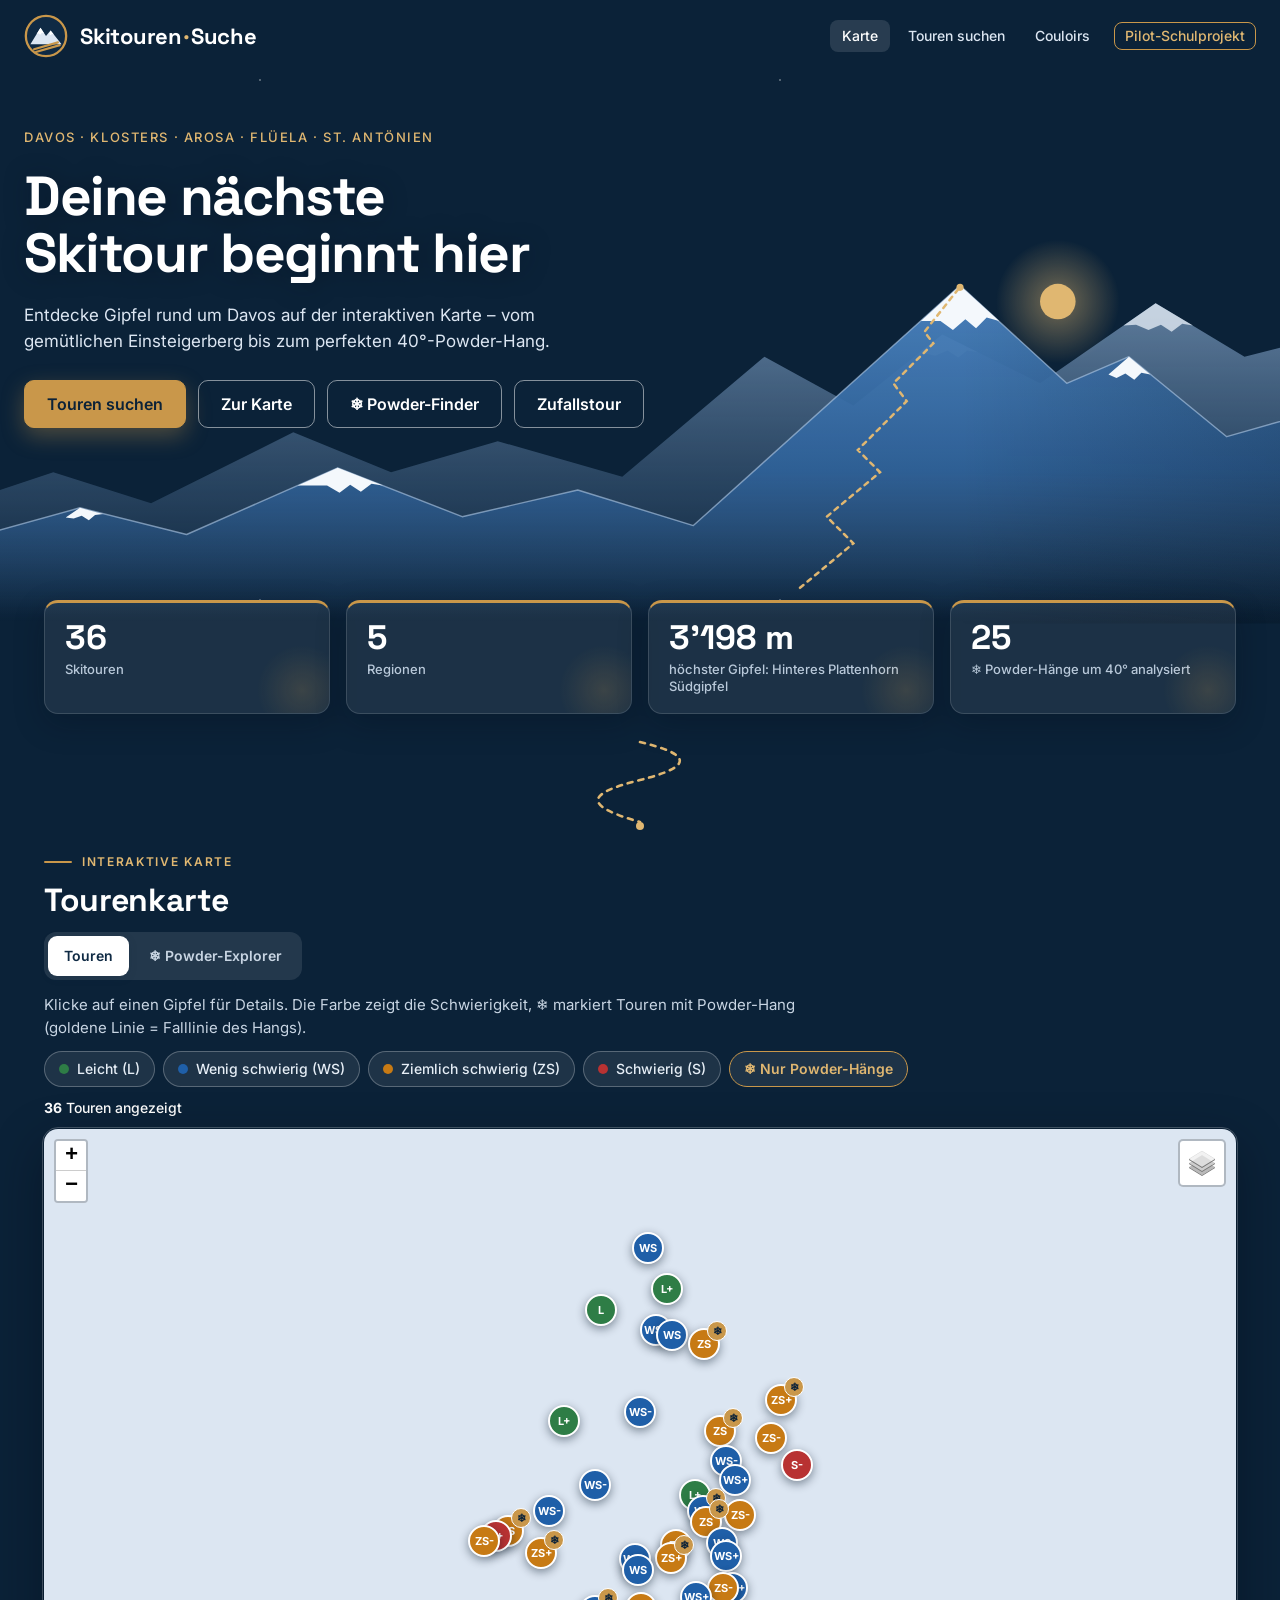
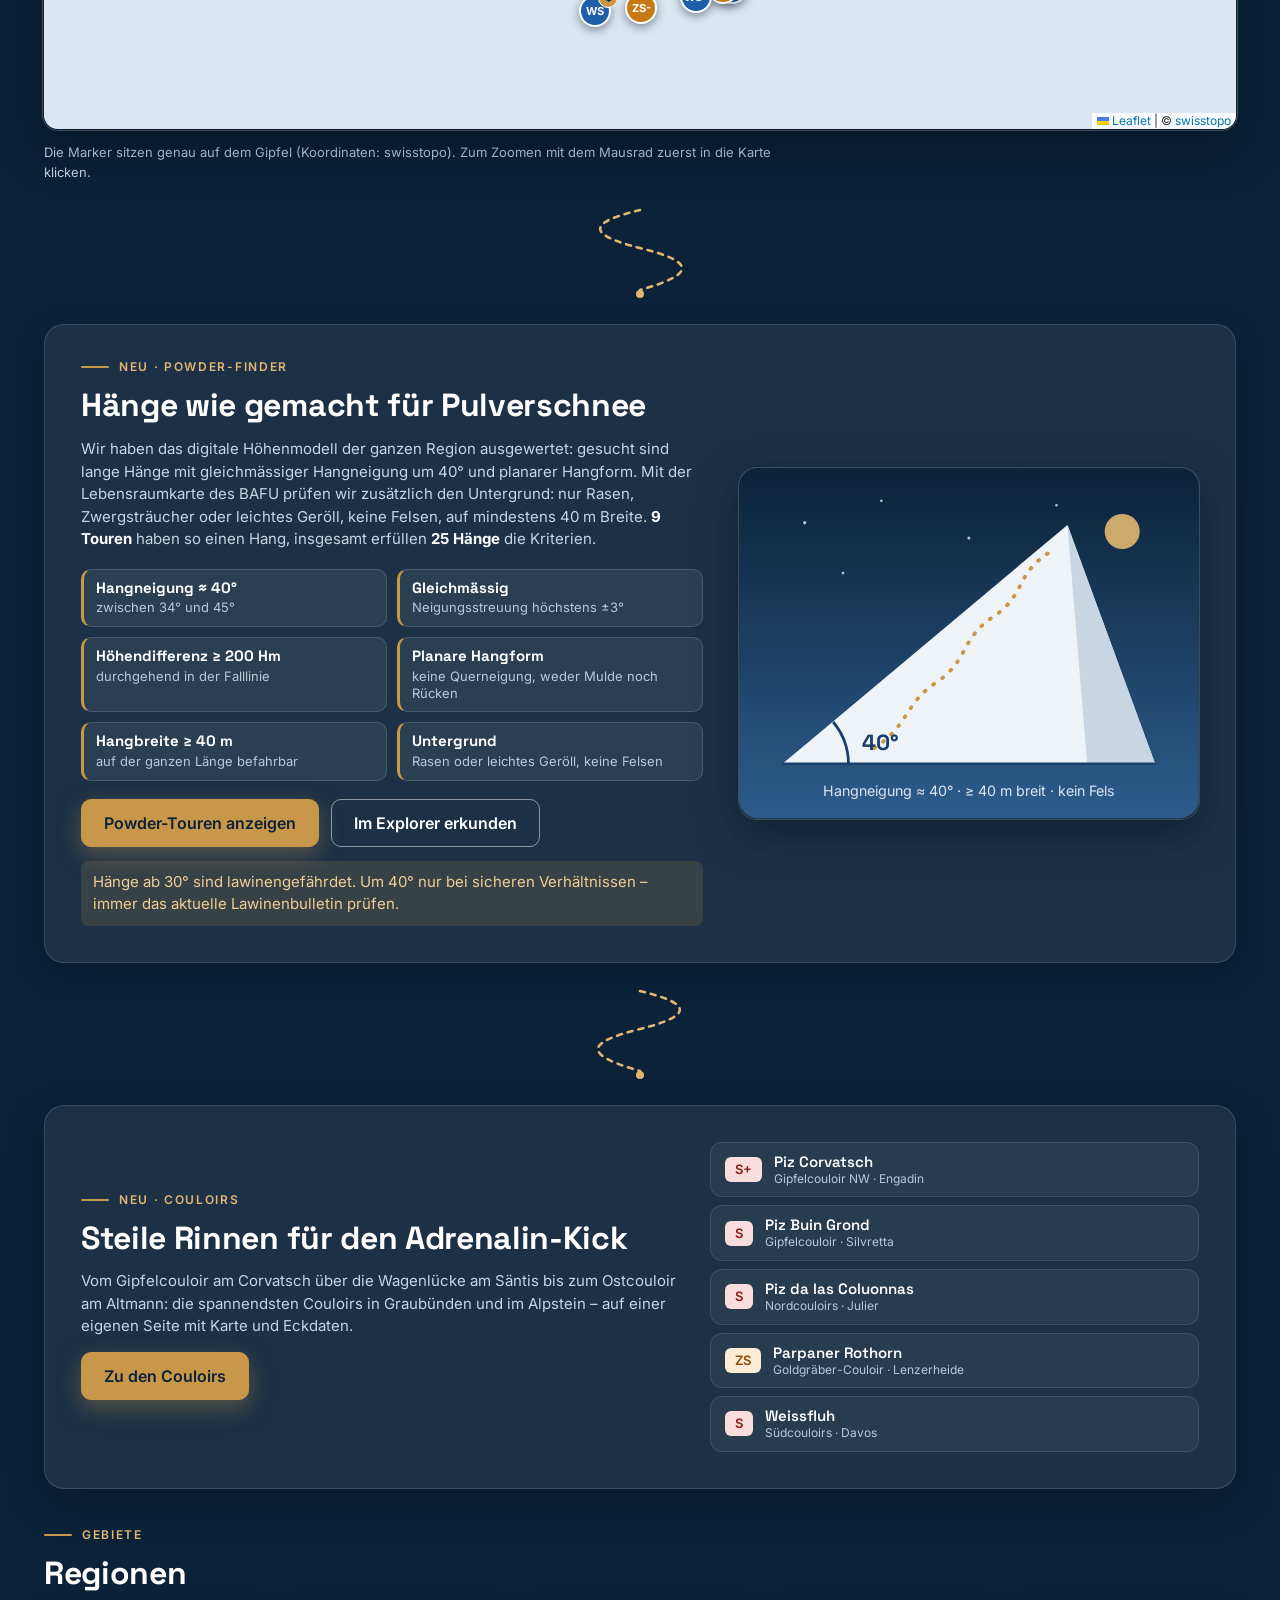
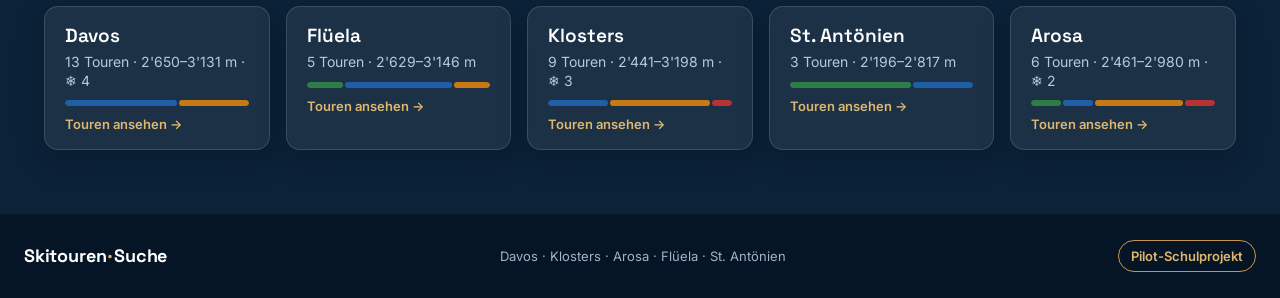
==== commit 0b68dfea: "Couloirs: Antippen zoomt auf das Couloir und markiert Einstieg, Zwischenpunkt und Ende; alle Karten " ====
--- a/index.html
+++ b/index.html
@@ -21,7 +21,7 @@
 <link rel="prefetch" href="suche.html">
 <link href="https://fonts.googleapis.com/css2?family=Inter:wght@400;500;600&family=Space+Grotesk:wght@500;600;700&display=swap" rel="stylesheet">
 <link rel="stylesheet" href="vendor/leaflet/leaflet.css">
-<link rel="stylesheet" href="assets/style.css?v=20261117">
+<link rel="stylesheet" href="assets/style.css?v=20261117d">
 </head>
 <body class="land">
 <div class="sky" aria-hidden="true"></div>
@@ -163,11 +163,12 @@
   </footer>
 </div>
 <script src="vendor/leaflet/leaflet.js"></script>
-<script src="assets/tours.js?v=20261117"></script>
-<script src="assets/hangs.js?v=20261117"></script>
-<script src="assets/comp.js?v=20261117"></script>
-<script src="assets/couloirs.js?v=20261117"></script>
-<script src="assets/landing.js?v=20261117"></script>
-<script src="assets/ui.js?v=20261117"></script>
+<script src="assets/tours.js?v=20261117d"></script>
+<script src="assets/hangs.js?v=20261117d"></script>
+<script src="assets/routes.js?v=20261117d"></script>
+<script src="assets/comp.js?v=20261117d"></script>
+<script src="assets/couloirs.js?v=20261117d"></script>
+<script src="assets/landing.js?v=20261117d"></script>
+<script src="assets/ui.js?v=20261117d"></script>
 </body>
 </html>
--- a/assets/style.css
+++ b/assets/style.css
@@ -370,3 +370,19 @@
 .cmini span:not(.g){font:400 12px/1.3 Inter,sans-serif;color:#B9C9DA}
 @media (max-width:800px){.cteaser{grid-template-columns:1fr}.csec{padding:22px}}
 @media (max-width:600px){.nav{flex-wrap:wrap;overflow:visible;row-gap:6px}.nav .pill{margin-left:0}.hero{padding-top:168px}.land .hero{padding-top:168px}}
+/* Routen */
+.rinfo{display:flex;flex-direction:column;gap:4px;margin-top:8px;padding-top:8px;border-top:1px solid #EDF0F3;font:500 12px/1.35 Inter,sans-serif;color:#2B3A47}
+.rinfo .rdot{display:inline-block;width:14px;height:4px;border-radius:2px;background:#E0B771;margin-right:7px;vertical-align:middle}
+.rinfo .rnone{color:#8A4A06}
+.leaflet-overlay-pane path.rline{stroke-dasharray:20000;stroke-dashoffset:20000;animation:rdraw 1.4s .5s cubic-bezier(.4,.1,.2,1) forwards}
+@keyframes rdraw{to{stroke-dashoffset:0}}
+@media (prefers-reduced-motion:reduce){.leaflet-overlay-pane path.rline{animation:none;stroke-dashoffset:0}}
+.rpanel{position:absolute;z-index:1000;left:12px;top:60px;width:300px;max-height:calc(100% - 80px);overflow:auto;background:rgba(255,255,255,.97);border-radius:14px;box-shadow:0 14px 40px rgba(5,20,35,.35);padding:16px 16px 14px;color:#13202B;animation:fadeup .25s cubic-bezier(.2,.7,.2,1)}
+.rpanel[hidden]{display:none}
+.rpanel .pop h3{padding-right:28px}
+.rclose{position:absolute;top:8px;right:8px;width:30px;height:30px;border-radius:50%;border:1px solid #DDE3E9;background:#FFF;font-size:18px;line-height:1;cursor:pointer;color:#4A5A68}
+.rclose:hover{border-color:#C9974A;color:#8A5E1E}
+@media (max-width:699px){.rpanel{left:8px;right:8px;top:auto;bottom:8px;width:auto;max-height:46%}}
+.ctip{background:#0B2238;color:#FFF;border:1px solid #C9974A;border-radius:8px;font:600 12px/1.2 Inter,sans-serif;padding:4px 8px;box-shadow:0 4px 12px rgba(5,20,35,.35)}
+.ctip::before{display:none}
+.rpanel .pop a[data-go]{font-weight:600}
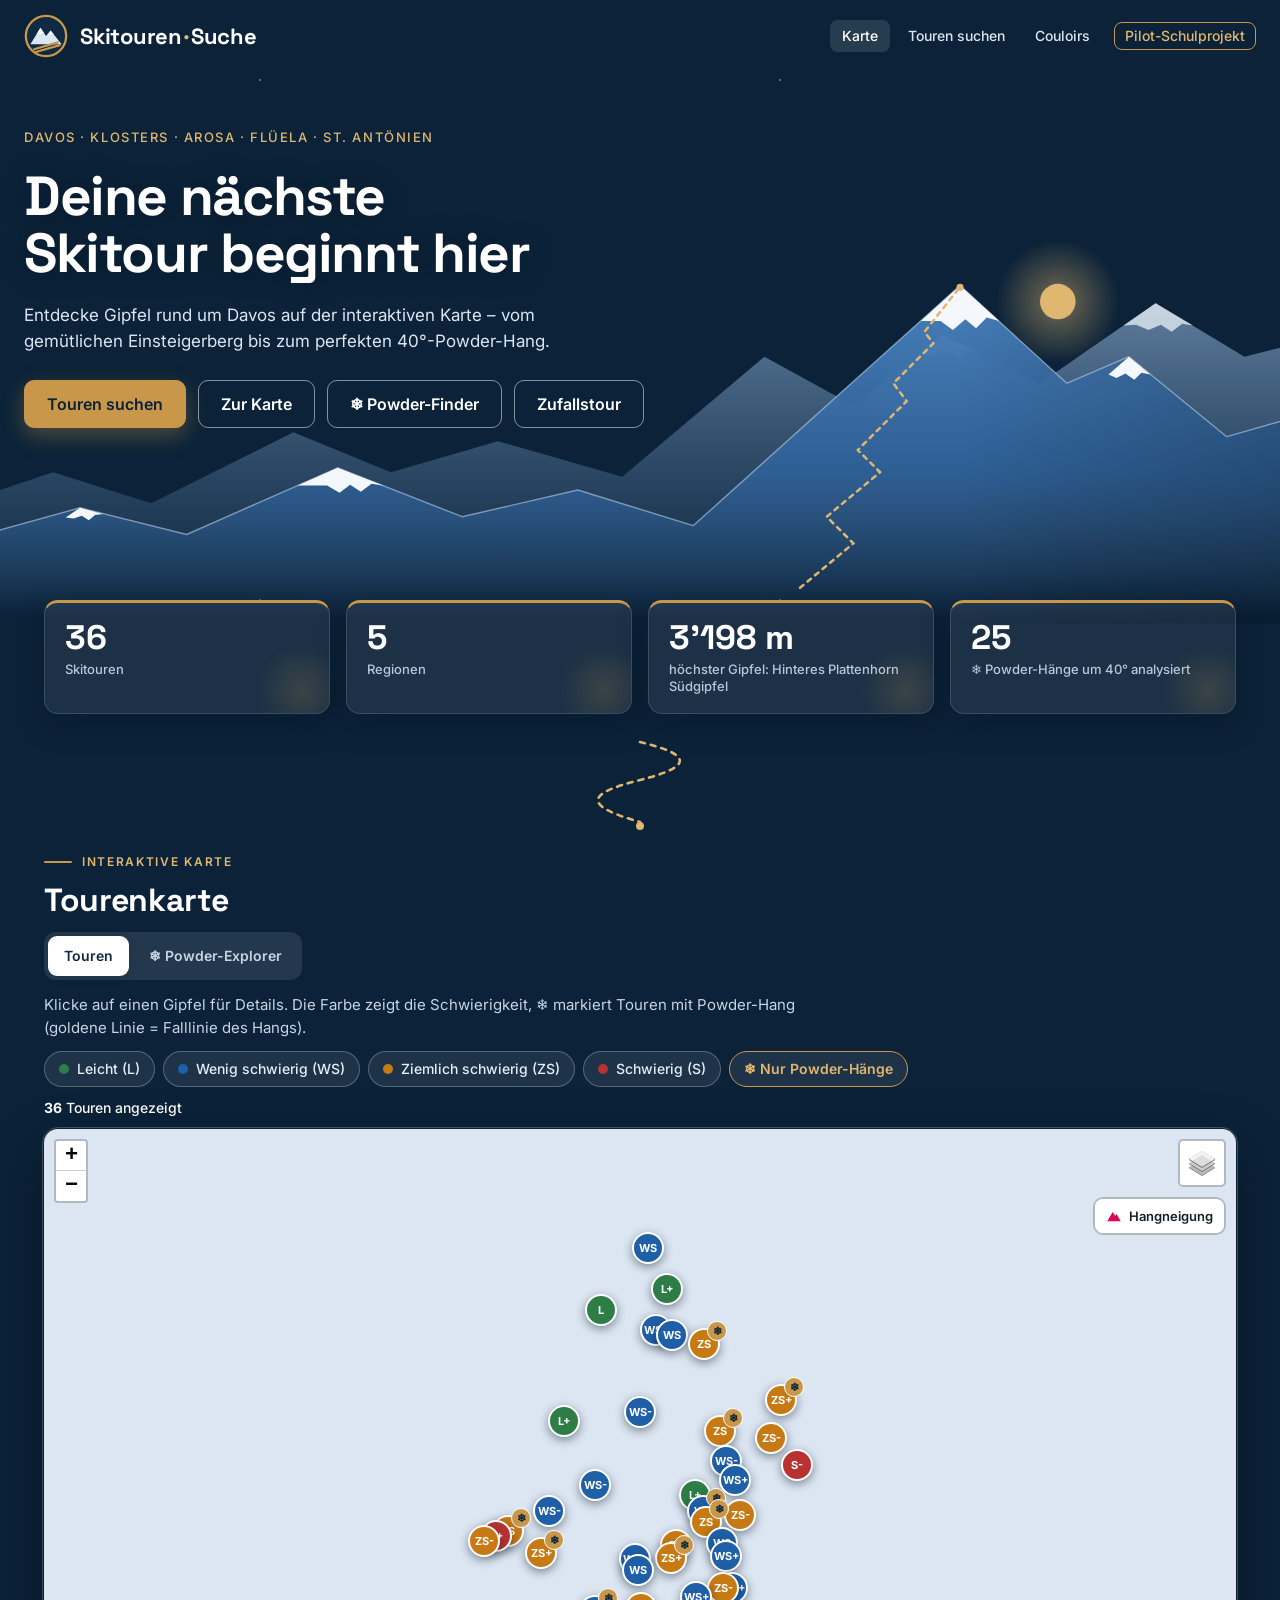
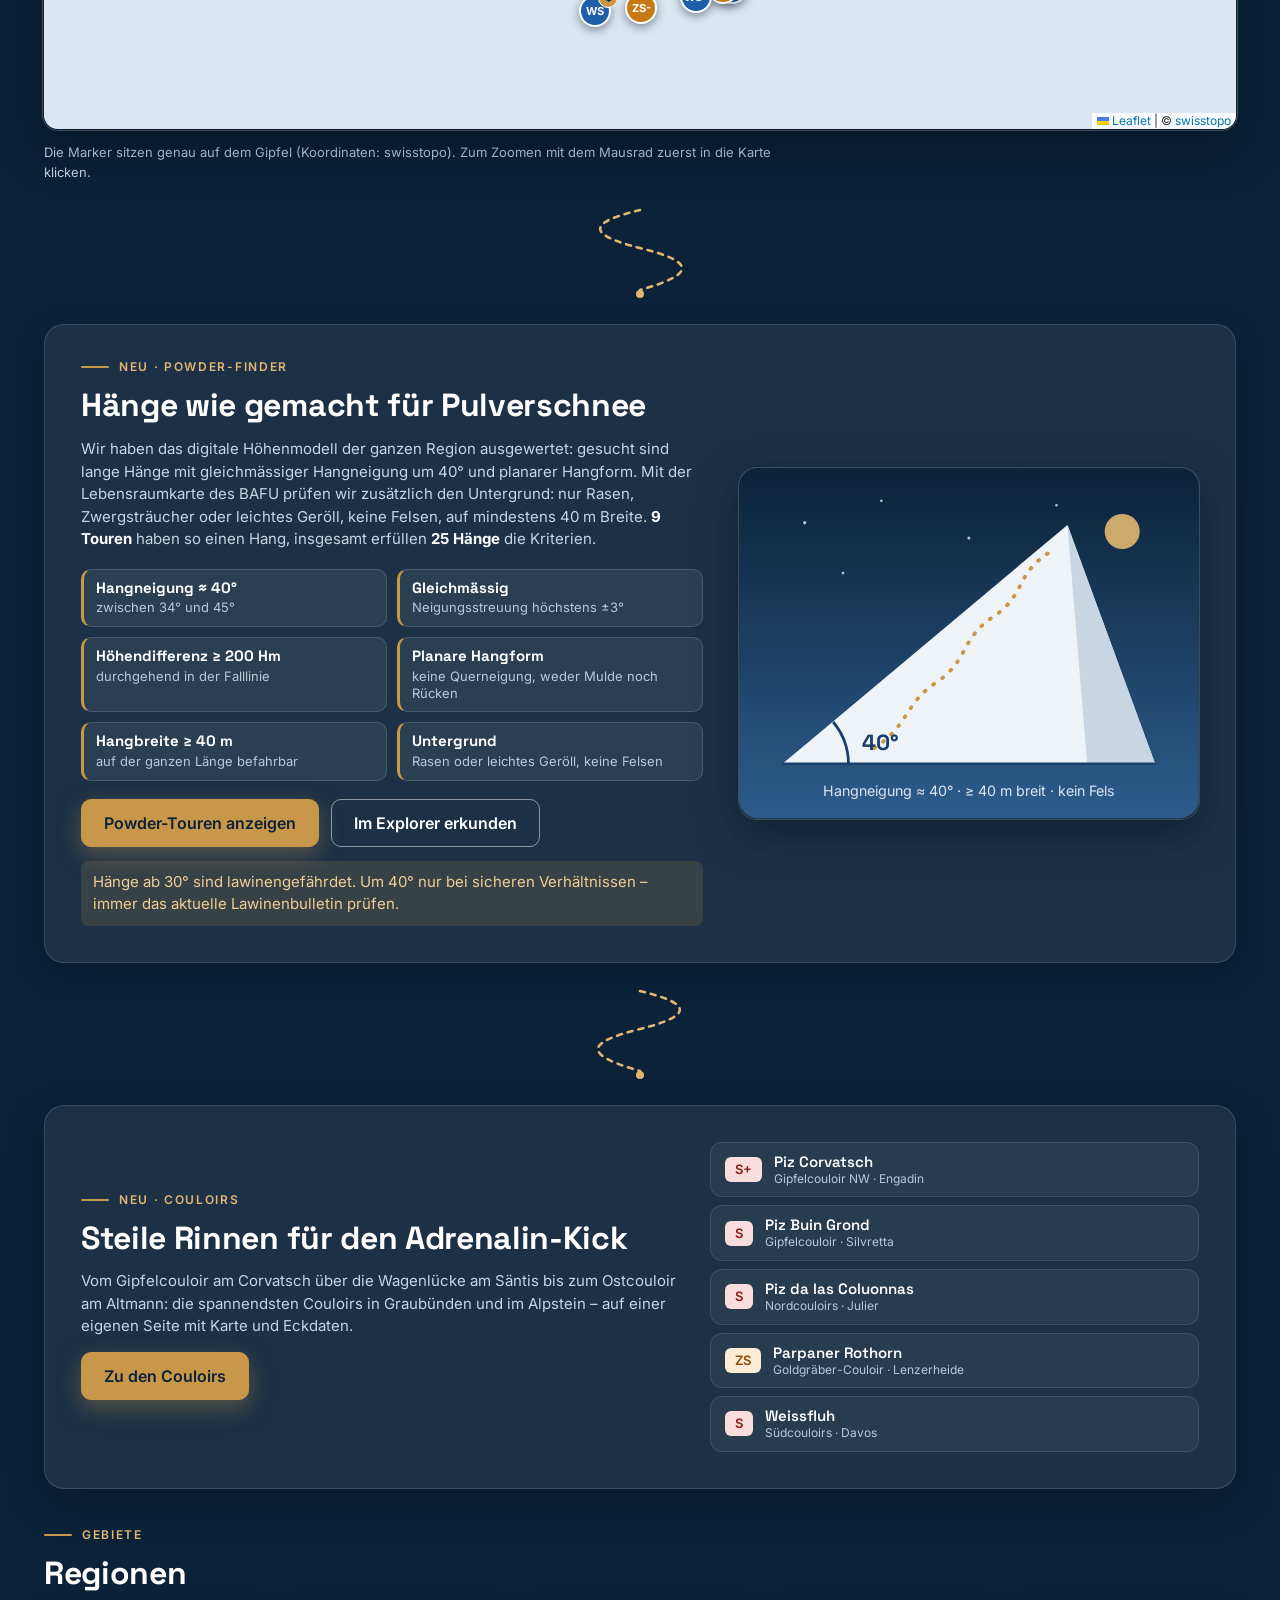
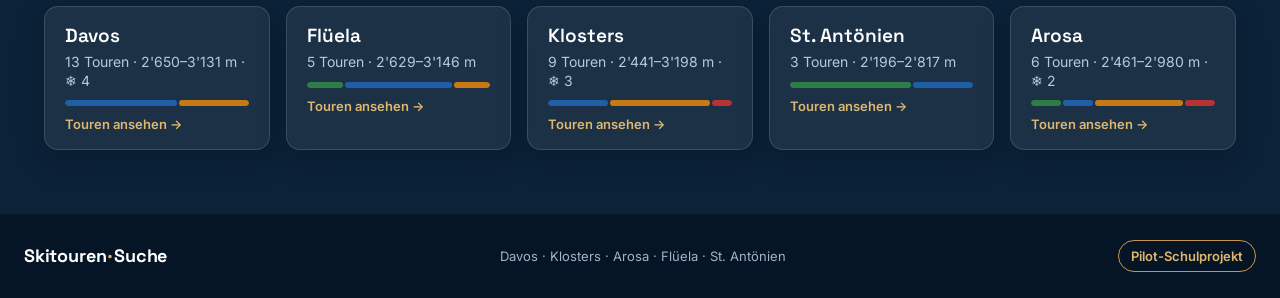
==== commit 2fd5528c: "Karten: zuschaltbare Hangneigung ab 30° (swisstopo, SLF-Klassen) mit Legende und Deckkraft Co-Author" ====
--- a/index.html
+++ b/index.html
@@ -21,7 +21,7 @@
 <link rel="prefetch" href="suche.html">
 <link href="https://fonts.googleapis.com/css2?family=Inter:wght@400;500;600&family=Space+Grotesk:wght@500;600;700&display=swap" rel="stylesheet">
 <link rel="stylesheet" href="vendor/leaflet/leaflet.css">
-<link rel="stylesheet" href="assets/style.css?v=20261117d">
+<link rel="stylesheet" href="assets/style.css?v=20261117e">
 </head>
 <body class="land">
 <div class="sky" aria-hidden="true"></div>
@@ -163,12 +163,12 @@
   </footer>
 </div>
 <script src="vendor/leaflet/leaflet.js"></script>
-<script src="assets/tours.js?v=20261117d"></script>
-<script src="assets/hangs.js?v=20261117d"></script>
-<script src="assets/routes.js?v=20261117d"></script>
-<script src="assets/comp.js?v=20261117d"></script>
-<script src="assets/couloirs.js?v=20261117d"></script>
-<script src="assets/landing.js?v=20261117d"></script>
-<script src="assets/ui.js?v=20261117d"></script>
+<script src="assets/tours.js?v=20261117e"></script>
+<script src="assets/hangs.js?v=20261117e"></script>
+<script src="assets/routes.js?v=20261117e"></script>
+<script src="assets/comp.js?v=20261117e"></script>
+<script src="assets/couloirs.js?v=20261117e"></script>
+<script src="assets/landing.js?v=20261117e"></script>
+<script src="assets/ui.js?v=20261117e"></script>
 </body>
 </html>
--- a/assets/style.css
+++ b/assets/style.css
@@ -386,3 +386,19 @@
 .ctip{background:#0B2238;color:#FFF;border:1px solid #C9974A;border-radius:8px;font:600 12px/1.2 Inter,sans-serif;padding:4px 8px;box-shadow:0 4px 12px rgba(5,20,35,.35)}
 .ctip::before{display:none}
 .rpanel .pop a[data-go]{font-weight:600}
+/* Hangneigung */
+.slopectl{background:#FFF;border-radius:10px!important;overflow:hidden;font-family:Inter,sans-serif;max-width:220px}
+.slopectl button{display:flex;align-items:center;gap:7px;border:none;background:#FFF;color:#13202B;font:600 13px/1 Inter,sans-serif;padding:9px 11px;cursor:pointer;width:100%}
+.slopectl button svg{width:16px;height:16px;color:#DE055B}
+.slopectl button:hover{background:#F4F6F8}
+.slopectl.on button{background:#0B2238;color:#FFF}
+.slopectl.on button svg{color:#F2E50A}
+.sleg{display:flex;flex-direction:column;gap:5px;padding:10px 12px 12px;font:500 12px/1.2 Inter,sans-serif;color:#2B3A47}
+.sleg[hidden]{display:none}
+.sleg b{font:700 11px/1 Inter,sans-serif;letter-spacing:.08em;text-transform:uppercase;color:#8A5E1E;margin-bottom:2px}
+.sleg span{display:flex;align-items:center;gap:8px}
+.sleg i{width:18px;height:12px;border-radius:3px;display:inline-block}
+.sleg label{display:flex;flex-direction:column;gap:3px;margin-top:4px;font:500 11px/1 Inter,sans-serif;color:#5A6976}
+.sleg input{width:100%;accent-color:#C9974A}
+.sleg small{font:400 10.5px/1.35 Inter,sans-serif;color:#8A4A06;margin-top:2px}
+@media (max-width:600px){.slopectl{max-width:170px}.sleg small{display:none}}
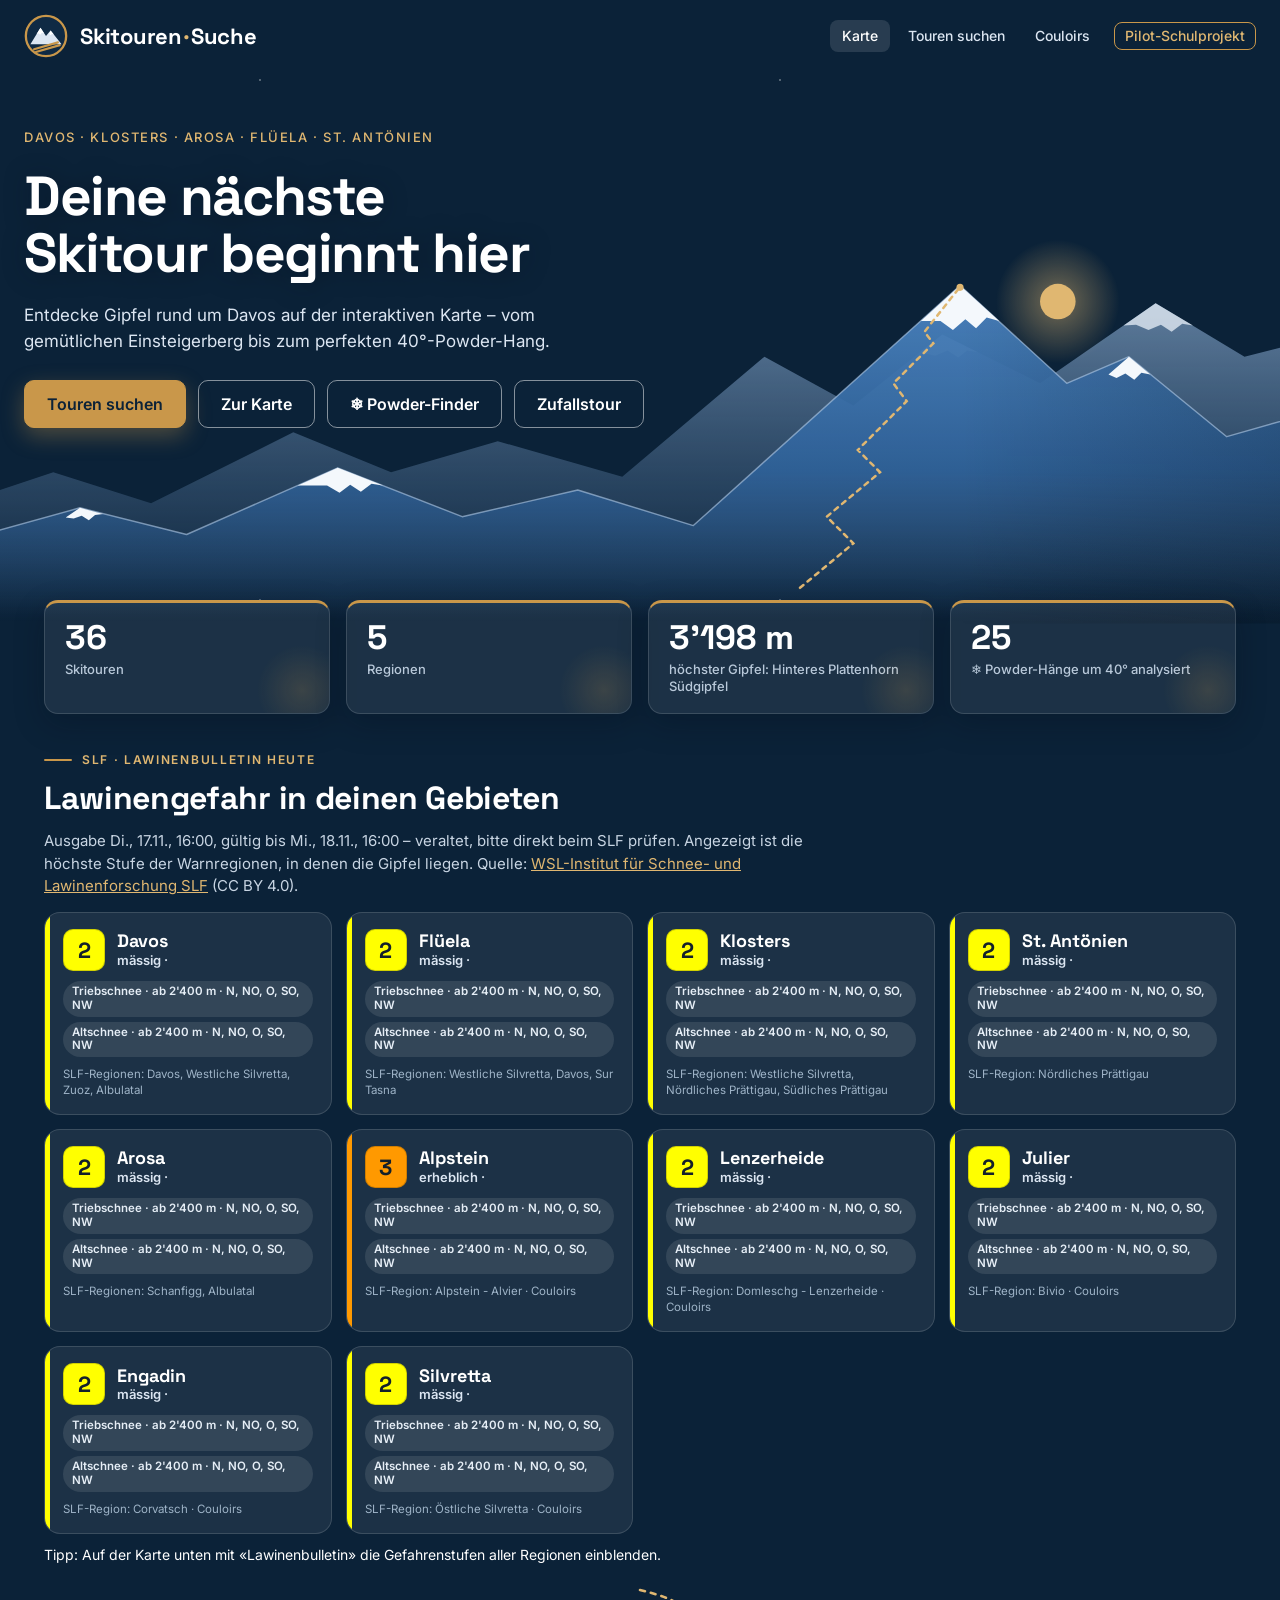
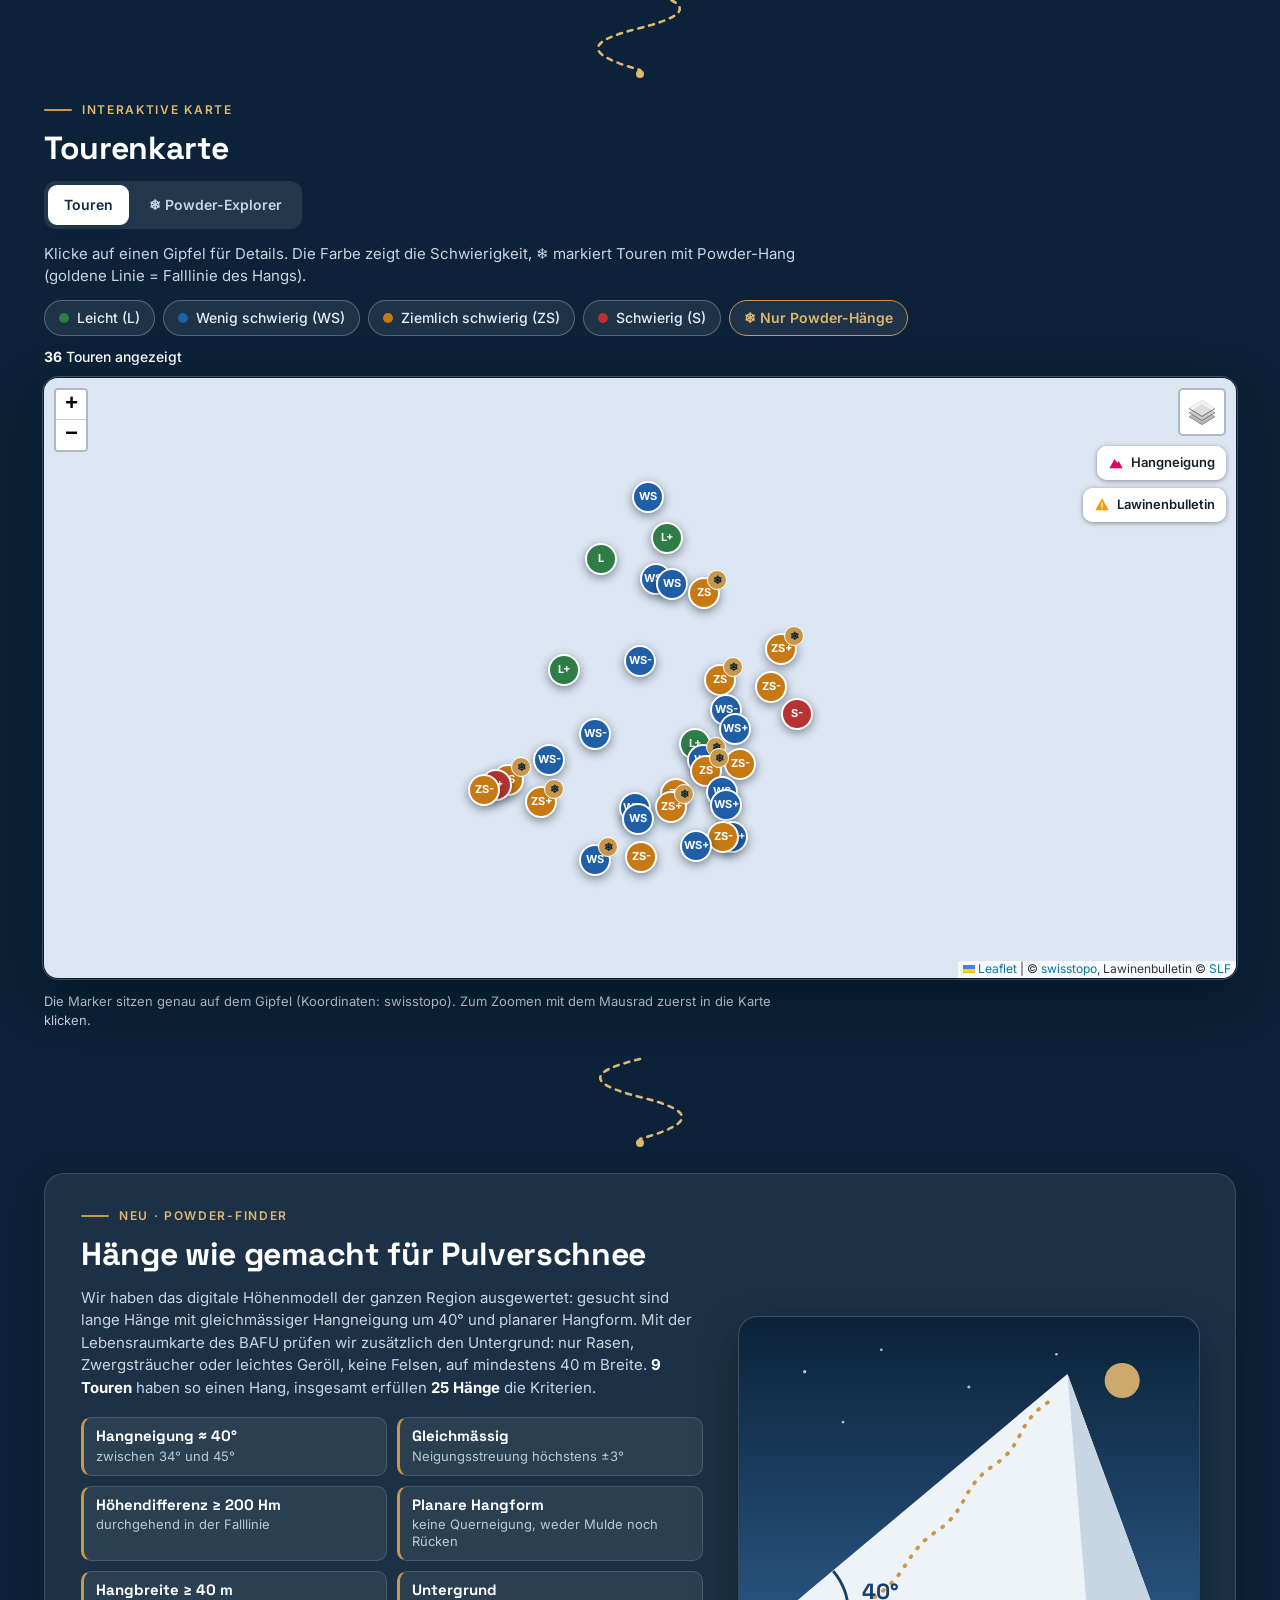
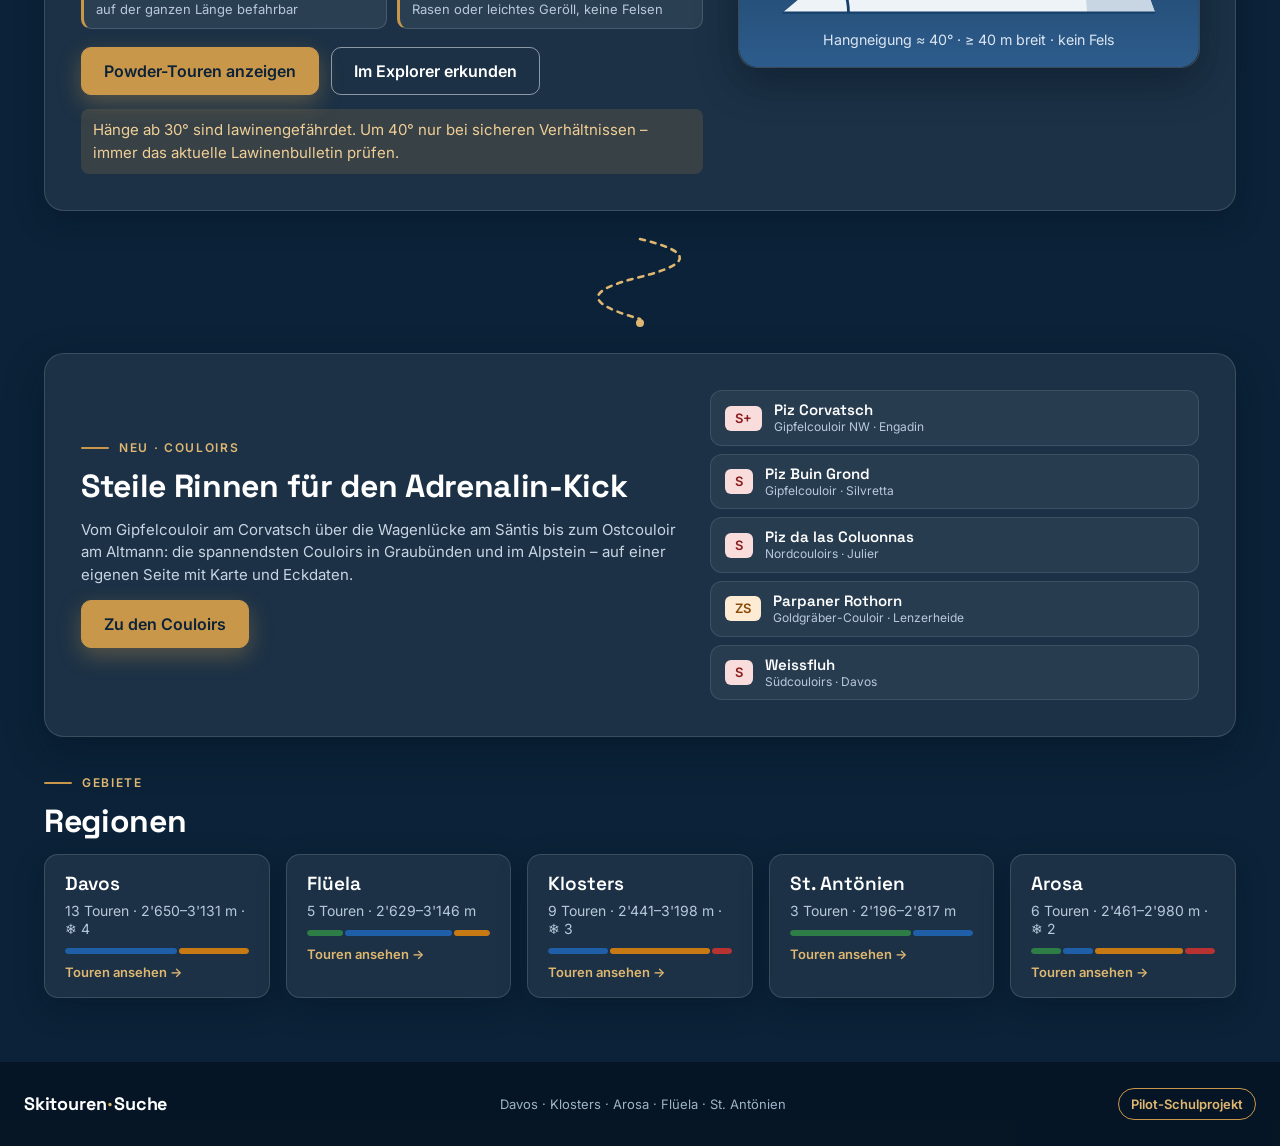
==== commit 8df3746b: "Integriertes Lawinenbulletin (SLF): Übersicht auf der Startseite, Kartenebene, Gefahrenstufe bei Tou" ====
--- a/index.html
+++ b/index.html
@@ -21,7 +21,7 @@
 <link rel="prefetch" href="suche.html">
 <link href="https://fonts.googleapis.com/css2?family=Inter:wght@400;500;600&family=Space+Grotesk:wght@500;600;700&display=swap" rel="stylesheet">
 <link rel="stylesheet" href="vendor/leaflet/leaflet.css">
-<link rel="stylesheet" href="assets/style.css?v=20261117e">
+<link rel="stylesheet" href="assets/style.css?v=20261117l">
 </head>
 <body class="land">
 <div class="sky" aria-hidden="true"></div>
@@ -65,6 +65,13 @@
   </header>
   <main class="wrap">
     <div class="stats" id="stats"></div>
+    <section class="sect" id="lawinen">
+      <span class="eyebrow">SLF · Lawinenbulletin heute</span>
+      <h2>Lawinengefahr in deinen Gebieten</h2>
+      <p class="lawmeta" id="lawMeta">Lawinenbulletin wird geladen …</p>
+      <div class="lawgrid" id="lawGrid"></div>
+      <p class="mapinfo" style="font-weight:400!important">Tipp: Auf der Karte unten mit «Lawinenbulletin» die Gefahrenstufen aller Regionen einblenden.</p>
+    </section>
     <svg class="trail reveal" viewBox="0 0 240 90" aria-hidden="true"><defs><mask id="tm1" maskUnits="userSpaceOnUse" x="0" y="0" width="240" height="90"><path class="tmask" pathLength="1" d="M120 2C170 14 176 26 120 40S64 66 120 82" fill="none" stroke="#fff" stroke-width="9" stroke-linecap="round"/></mask></defs><path d="M120 2C170 14 176 26 120 40S64 66 120 82" fill="none" stroke="#E0B771" stroke-width="2.6" stroke-dasharray="5 6" stroke-linecap="round" mask="url(#tm1)"/><circle class="tdot" cx="120" cy="86" r="4" fill="#E0B771"/></svg>
     <section class="sect" id="karte">
       <span class="eyebrow">Interaktive Karte</span>
@@ -163,12 +170,12 @@
   </footer>
 </div>
 <script src="vendor/leaflet/leaflet.js"></script>
-<script src="assets/tours.js?v=20261117e"></script>
-<script src="assets/hangs.js?v=20261117e"></script>
-<script src="assets/routes.js?v=20261117e"></script>
-<script src="assets/comp.js?v=20261117e"></script>
-<script src="assets/couloirs.js?v=20261117e"></script>
-<script src="assets/landing.js?v=20261117e"></script>
-<script src="assets/ui.js?v=20261117e"></script>
+<script src="assets/tours.js?v=20261117l"></script>
+<script src="assets/hangs.js?v=20261117l"></script>
+<script src="assets/routes.js?v=20261117l"></script>
+<script src="assets/comp.js?v=20261117l"></script>
+<script src="assets/couloirs.js?v=20261117l"></script>
+<script src="assets/landing.js?v=20261117l"></script>
+<script src="assets/ui.js?v=20261117l"></script>
 </body>
 </html>
--- a/assets/style.css
+++ b/assets/style.css
@@ -402,3 +402,47 @@
 .sleg input{width:100%;accent-color:#C9974A}
 .sleg small{font:400 10.5px/1.35 Inter,sans-serif;color:#8A4A06;margin-top:2px}
 @media (max-width:600px){.slopectl{max-width:170px}.sleg small{display:none}}
+/* Lawinenbulletin */
+.lawctl button svg{color:#FF9900}
+.lawctl.on button svg{color:#FF9900}
+.lwb{display:inline-flex;align-items:center;justify-content:center;min-width:30px;height:30px;border-radius:8px;font:800 16px/1 'Space Grotesk',sans-serif;color:#13202B;border:1px solid rgba(0,0,0,.18);flex:none}
+.lwd{display:flex;flex-direction:column;gap:7px;font:400 13px/1.45 Inter,sans-serif;color:#2B3A47}
+.lwh{display:flex;gap:10px;align-items:flex-start}
+.lwh b{display:block;font:600 14px/1.25 Inter,sans-serif;color:#0F2A44}
+.lwh span{font:500 12.5px/1.35 Inter,sans-serif;color:#2B3A47}
+.lwps{display:flex;flex-wrap:wrap;gap:5px}
+.lwp{font:600 11.5px/1.2 Inter,sans-serif;background:#EEF2F6;border-radius:999px;padding:4px 9px;color:#2B3A47}
+.lwd p{margin:0}
+.lwd small{font:400 11px/1.35 Inter,sans-serif;color:#5A6976}.lwd small a{color:#1F5FA8}
+.lwold{color:#B83232!important}
+.lwline{margin-top:10px;padding-top:10px;border-top:1px solid #EDF0F3}
+.lwtag{display:block;font:700 10.5px/1 Inter,sans-serif;letter-spacing:.1em;text-transform:uppercase;color:#8A5E1E;margin-bottom:7px}
+.lawgrid{display:grid;grid-template-columns:repeat(auto-fill,minmax(min(260px,100%),1fr));gap:14px}
+.lawcard{display:flex;flex-direction:column;gap:10px;background:rgba(255,255,255,.07);border:1px solid rgba(255,255,255,.14);border-radius:16px;padding:16px 18px;color:#E6EEF6;position:relative;overflow:hidden}
+.lawcard::before{content:"";position:absolute;left:0;top:0;bottom:0;width:5px;background:var(--lc)}
+.lawcard .lch{display:flex;gap:12px;align-items:center}
+.lawcard .lwb{min-width:42px;height:42px;font-size:22px;border-radius:10px}
+.lawcard b{font:700 18px/1.15 'Space Grotesk',sans-serif;color:#FFF}
+.lawcard .lcl{font:600 13px/1.3 Inter,sans-serif;color:#DCE6F2}
+.lawcard .lwp{background:rgba(255,255,255,.1);color:#E6EEF6}
+.lawcard small{font:400 11.5px/1.35 Inter,sans-serif;color:#9FB4C8}
+.lawmeta{margin:0;font:400 14px/1.5 Inter,sans-serif;color:#C8D5E3}.lawmeta a{color:#E0B771}
+.lawmeta.old{color:#F2A2A2}
+.card .lwline{margin-top:0;border-top:none;padding:10px 12px;background:#F7F9FB;border-radius:10px}
+.ccard .lwline{border-top:1px solid rgba(255,255,255,.12);padding-top:12px;margin-top:0}
+.ccard .lwline .lwtag{color:#E0B771}.ccard .lwd,.ccard .lwh span{color:#DCE6F2}.ccard .lwh b{color:#FFF}.ccard .lwp{background:rgba(255,255,255,.1);color:#E6EEF6}.ccard .lwd small{color:#9FB4C8}.ccard .lwd small a{color:#E0B771}
+.srow{display:flex;align-items:stretch}
+.srow .smain{flex:1}
+.sexp{display:flex;align-items:center;justify-content:center;width:36px;border:none;border-left:1px solid rgba(255,255,255,.18);background:#0B2238;color:#FFF;cursor:pointer;padding:0}
+.sexp[hidden]{display:none}
+.sexp svg{width:16px;height:16px;transition:transform .2s}
+.sexp.up svg{transform:rotate(180deg)}
+.sexp:hover{background:#16406A}
+.slopectl button:focus-visible{outline:3px solid #7FB0E8;outline-offset:-3px}
+.slopectl+.slopectl{margin-top:8px}
+@media (max-width:600px){.slopectl{max-width:200px}.slopectl .smain{padding:8px 9px;font-size:12px}}
+/* Legende neben dem Schalter statt darunter: verdrängt keine anderen Schalter */
+.slopectl{position:relative;overflow:visible!important;background:transparent!important;border:none!important;box-shadow:none!important}
+.slopectl .srow{border-radius:10px;overflow:hidden;background:#FFF;box-shadow:0 1px 5px rgba(0,0,0,.4)}
+.slopectl .sleg{position:absolute;top:0;right:calc(100% + 8px);width:190px;max-height:var(--legmax,260px);overflow:auto;background:rgba(255,255,255,.97);border-radius:10px;box-shadow:0 6px 20px rgba(5,20,35,.3);z-index:2}
+@media (max-width:600px){.slopectl .sleg{width:150px;padding:8px 10px 10px;gap:4px}.slopectl .sleg i{width:14px;height:10px}}
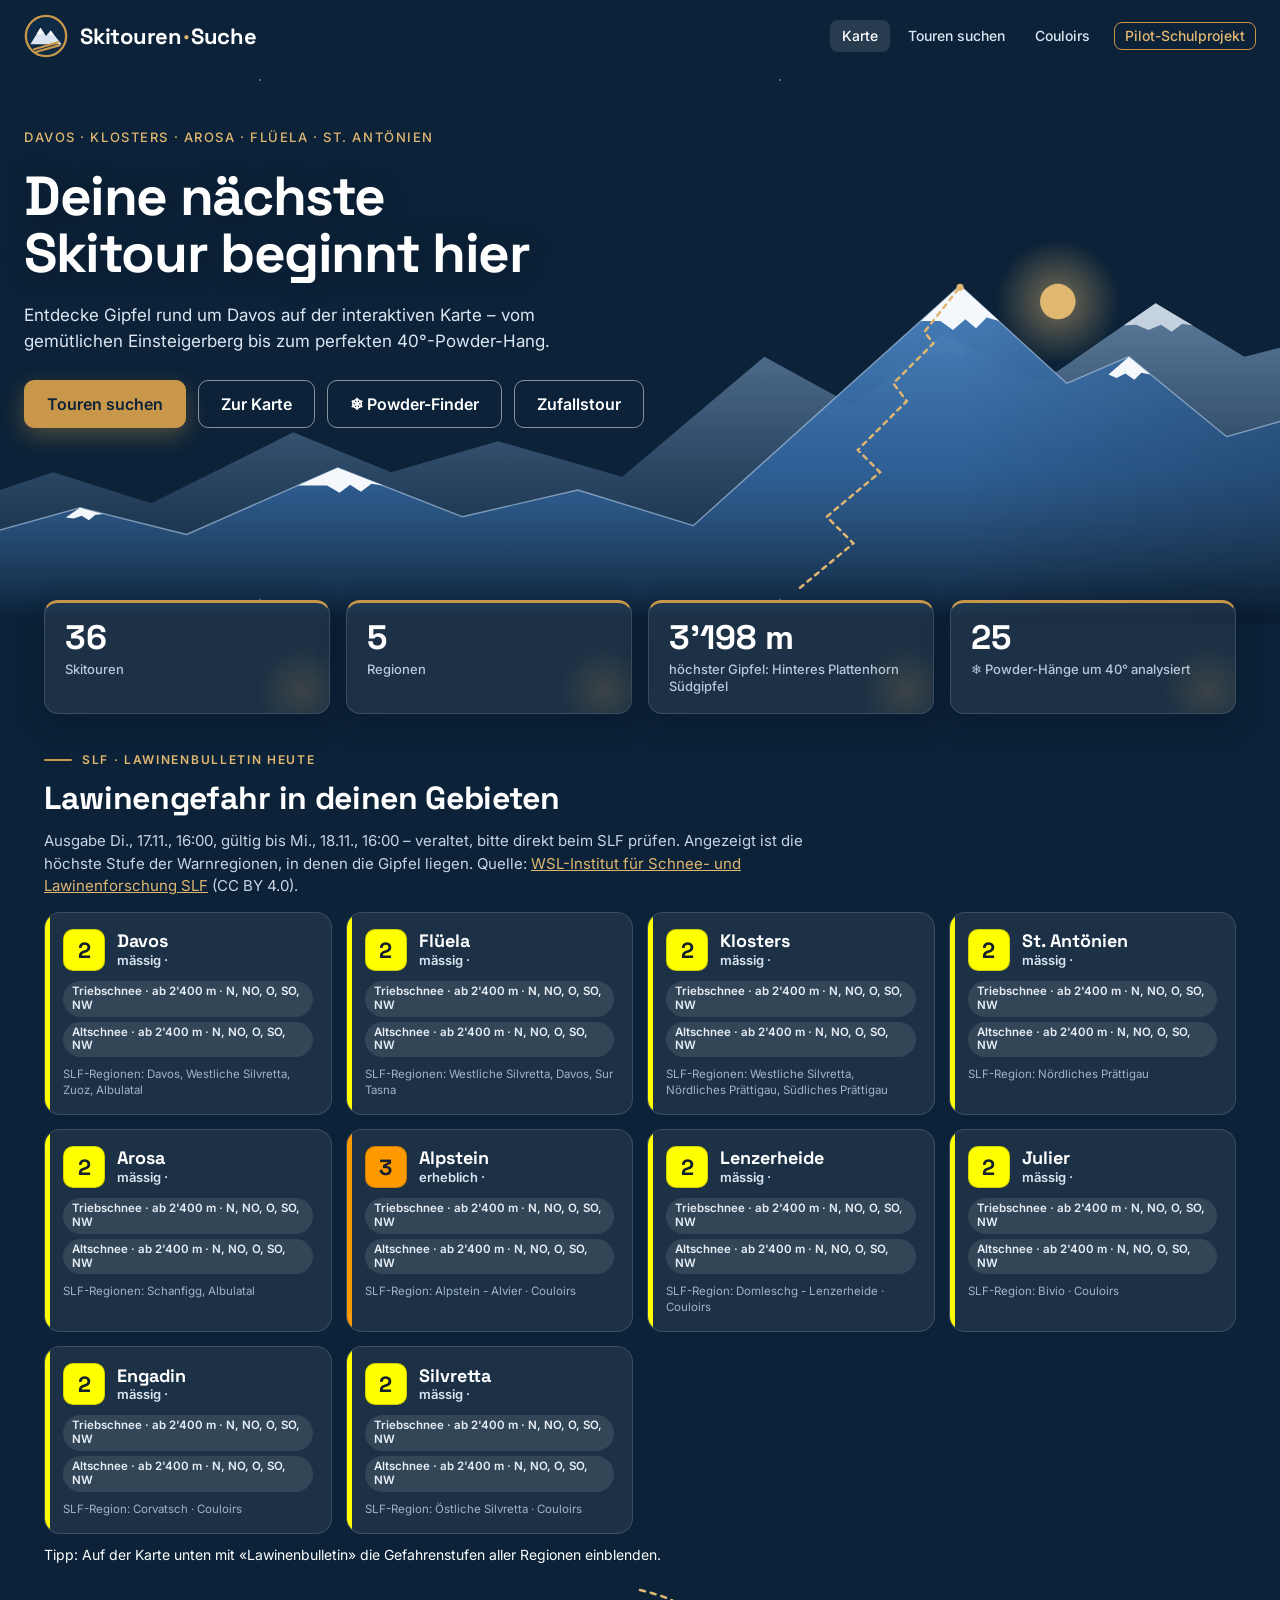
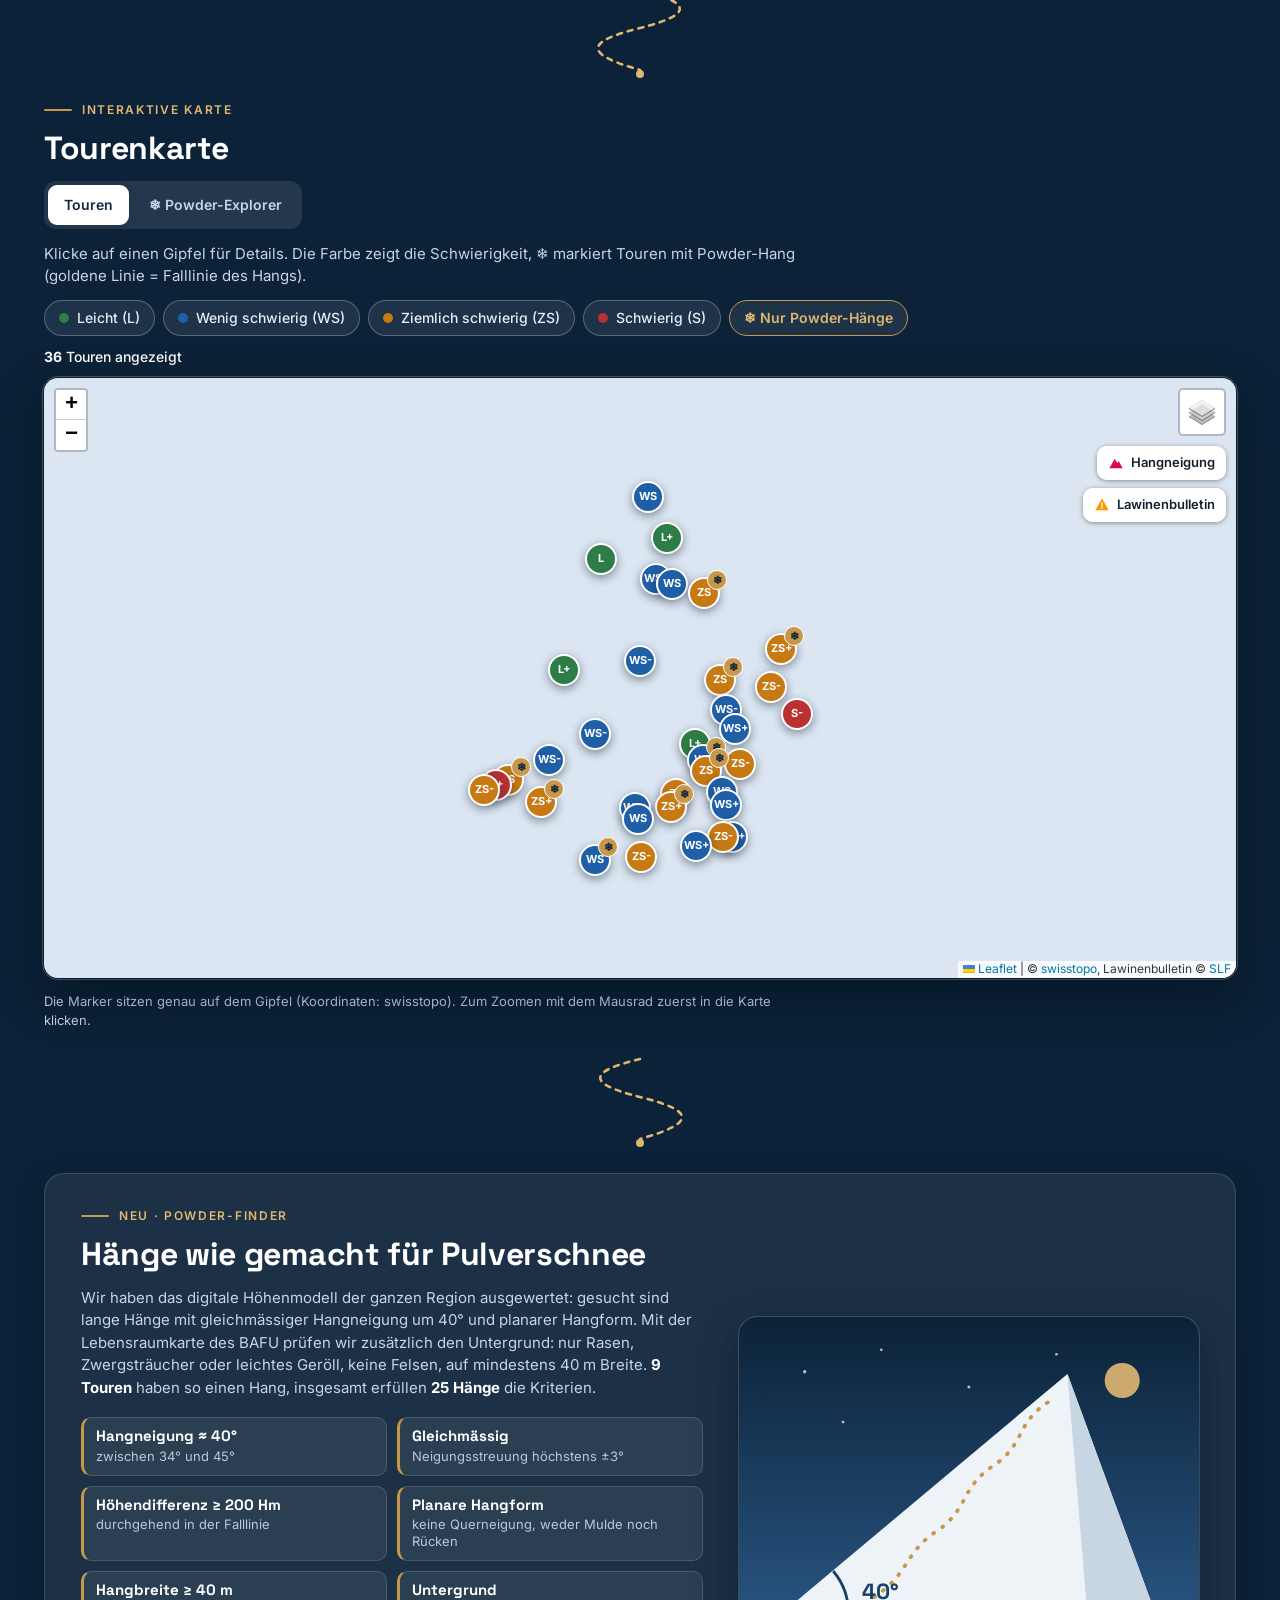
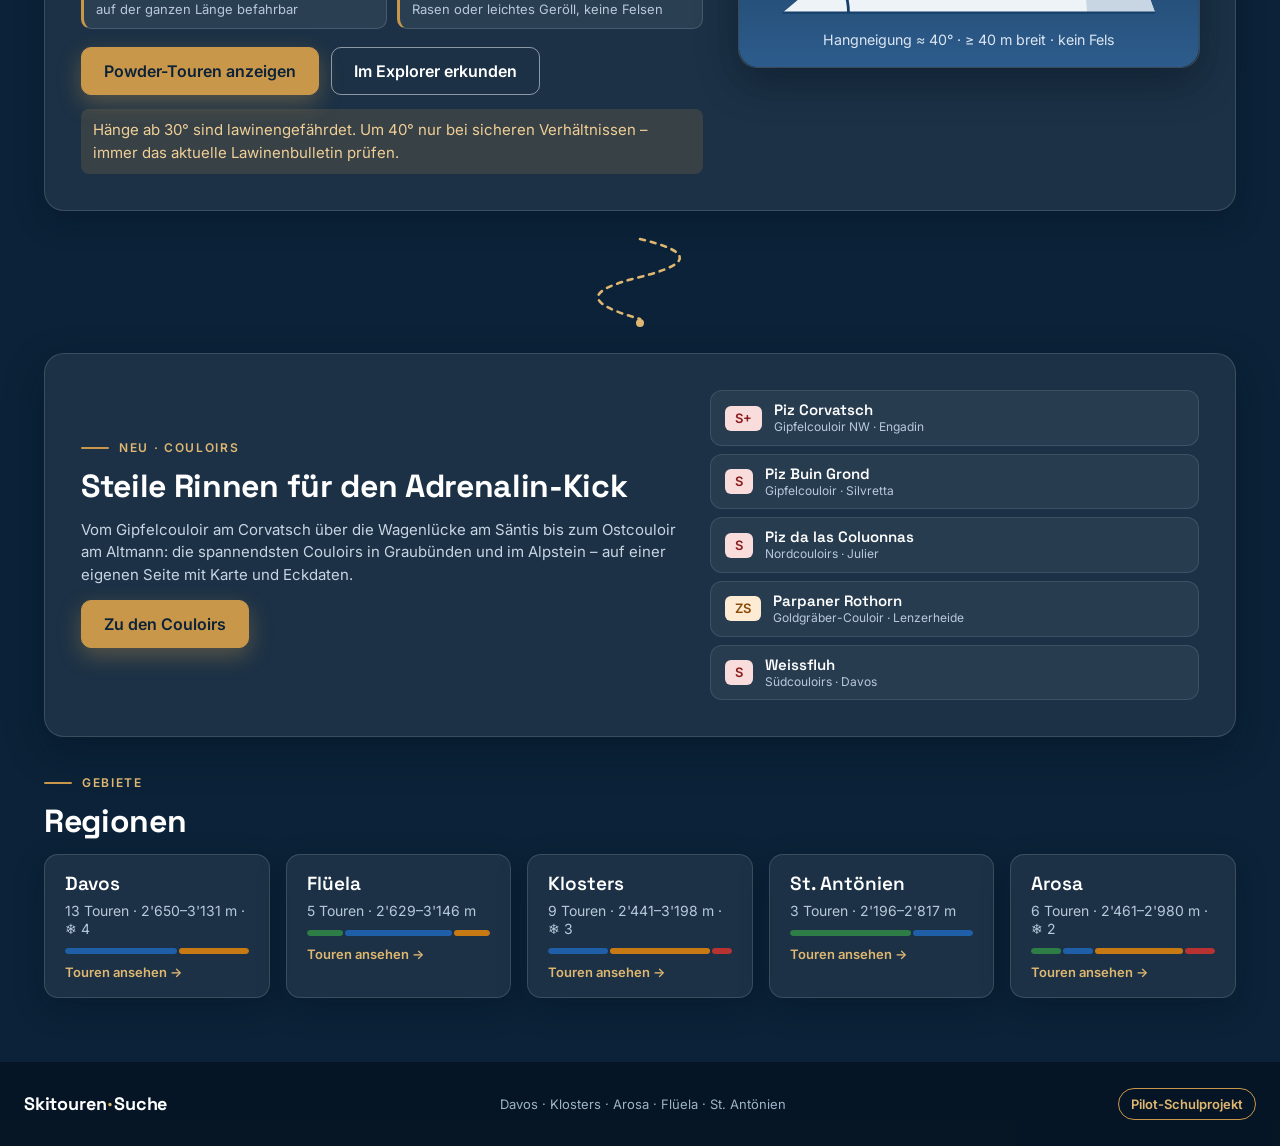
==== commit a92a7c61: "Lawinenbulletin: Beschriftung ohne leeren Trenner Co-Authored-By: Claude Opus 5.5 <noreply@anthropic" ====
--- a/index.html
+++ b/index.html
@@ -21,7 +21,7 @@
 <link rel="prefetch" href="suche.html">
 <link href="https://fonts.googleapis.com/css2?family=Inter:wght@400;500;600&family=Space+Grotesk:wght@500;600;700&display=swap" rel="stylesheet">
 <link rel="stylesheet" href="vendor/leaflet/leaflet.css">
-<link rel="stylesheet" href="assets/style.css?v=20261117l">
+<link rel="stylesheet" href="assets/style.css?v=20261117m">
 </head>
 <body class="land">
 <div class="sky" aria-hidden="true"></div>
@@ -170,12 +170,12 @@
   </footer>
 </div>
 <script src="vendor/leaflet/leaflet.js"></script>
-<script src="assets/tours.js?v=20261117l"></script>
-<script src="assets/hangs.js?v=20261117l"></script>
-<script src="assets/routes.js?v=20261117l"></script>
-<script src="assets/comp.js?v=20261117l"></script>
-<script src="assets/couloirs.js?v=20261117l"></script>
-<script src="assets/landing.js?v=20261117l"></script>
-<script src="assets/ui.js?v=20261117l"></script>
+<script src="assets/tours.js?v=20261117m"></script>
+<script src="assets/hangs.js?v=20261117m"></script>
+<script src="assets/routes.js?v=20261117m"></script>
+<script src="assets/comp.js?v=20261117m"></script>
+<script src="assets/couloirs.js?v=20261117m"></script>
+<script src="assets/landing.js?v=20261117m"></script>
+<script src="assets/ui.js?v=20261117m"></script>
 </body>
 </html>
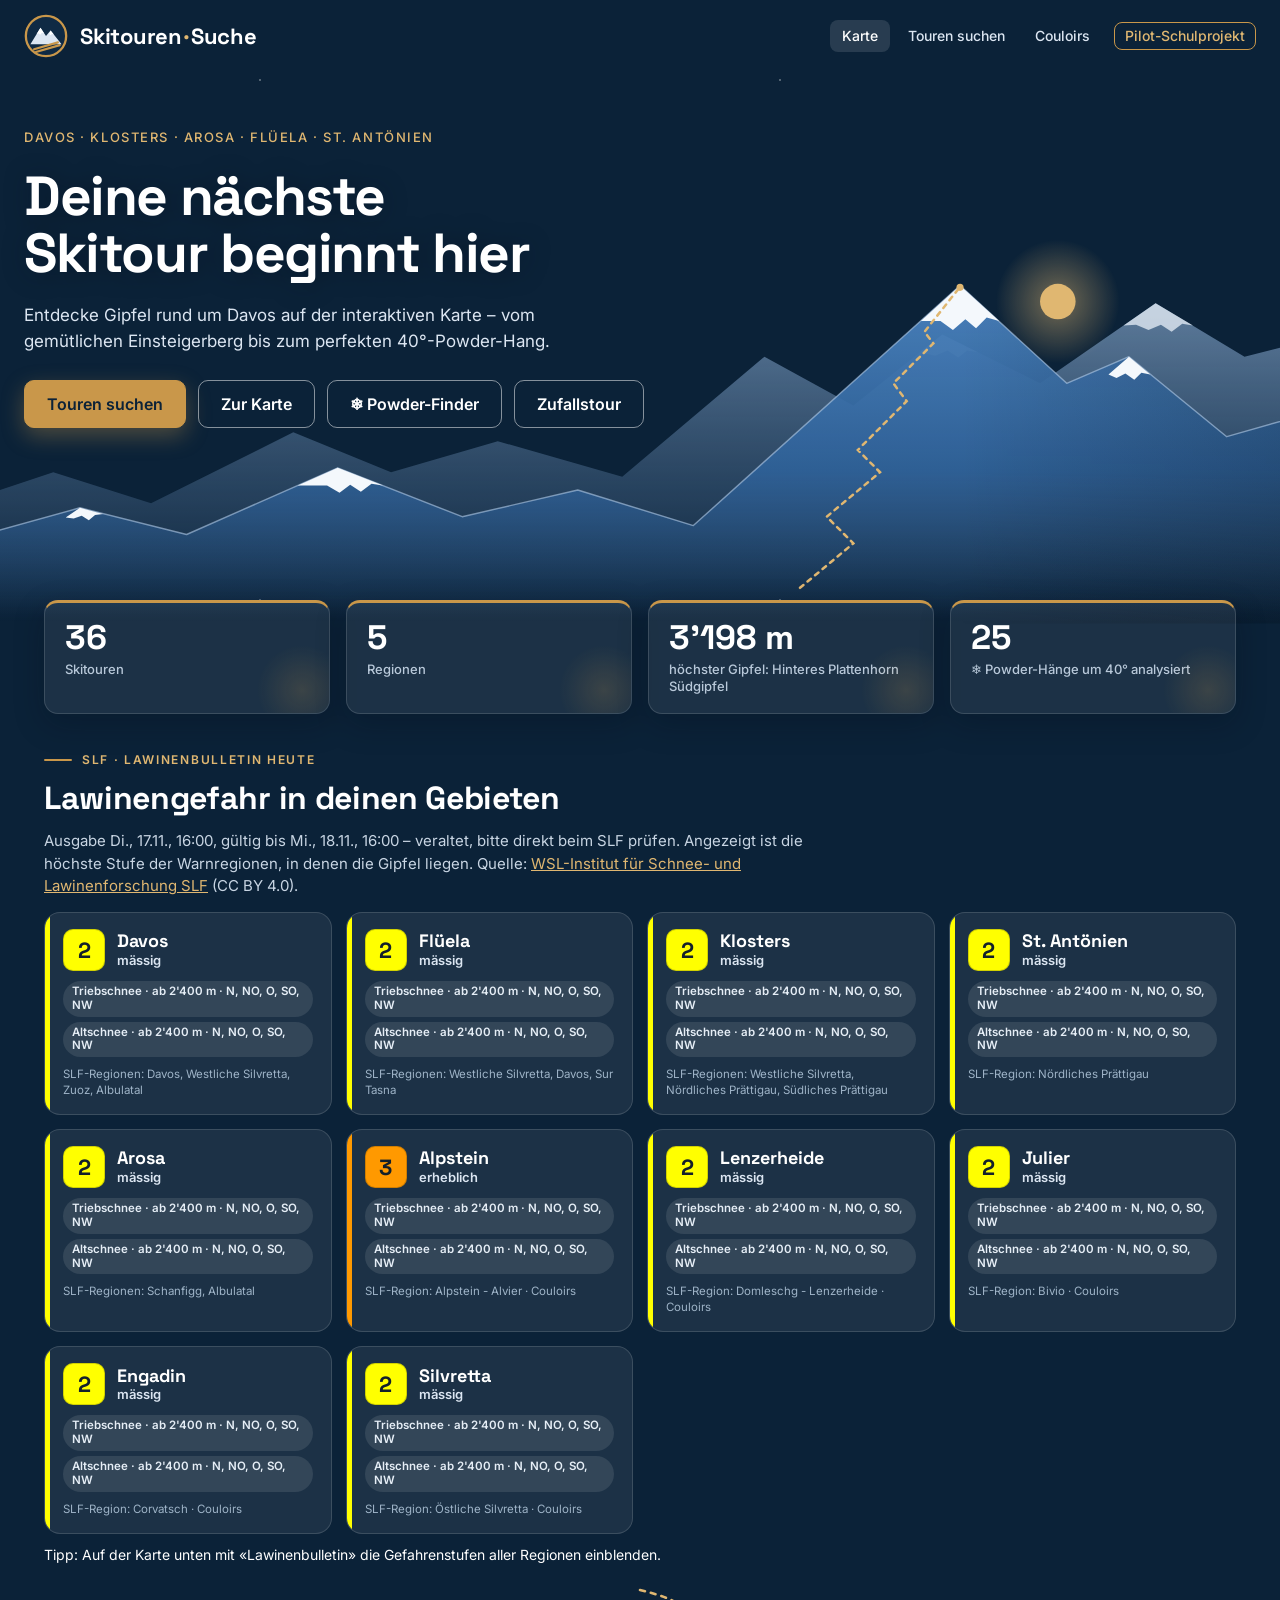
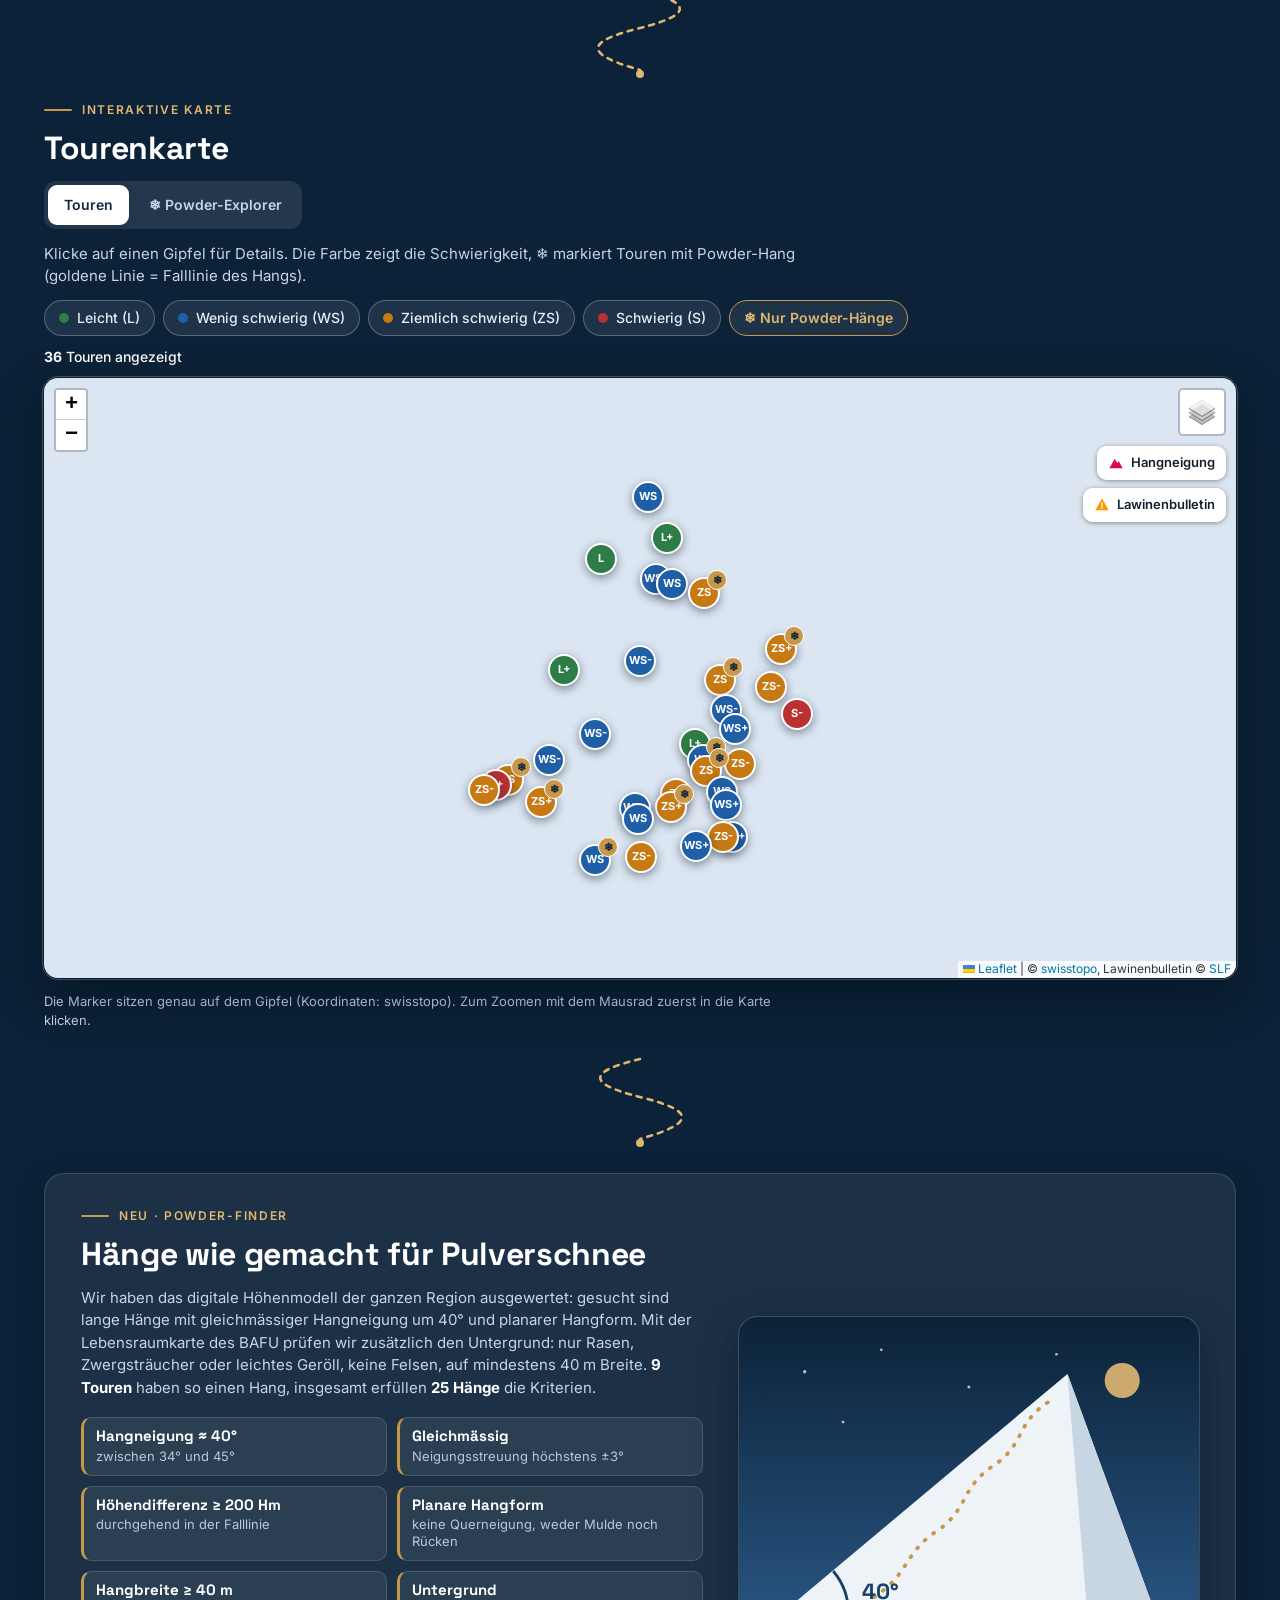
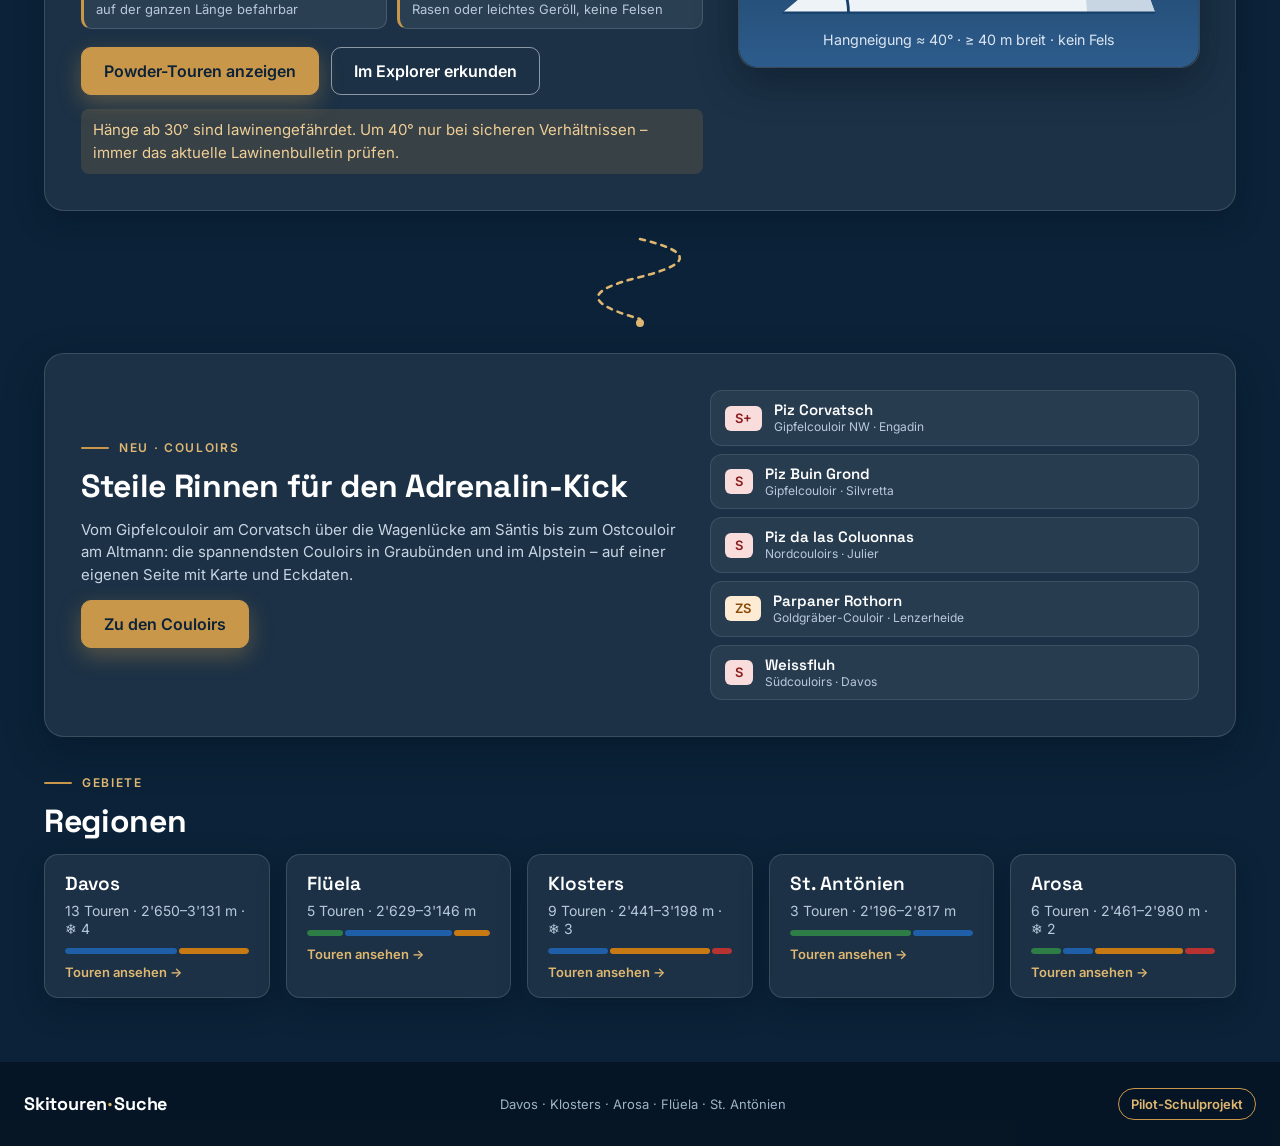
==== commit 77349d2a: "Lawinenbulletin: Beschriftung ohne leeren Trenner Co-Authored-By: Claude Opus 5.5 <noreply@anthropic" ====
--- a/index.html
+++ b/index.html
@@ -21,7 +21,7 @@
 <link rel="prefetch" href="suche.html">
 <link href="https://fonts.googleapis.com/css2?family=Inter:wght@400;500;600&family=Space+Grotesk:wght@500;600;700&display=swap" rel="stylesheet">
 <link rel="stylesheet" href="vendor/leaflet/leaflet.css">
-<link rel="stylesheet" href="assets/style.css?v=20261117m">
+<link rel="stylesheet" href="assets/style.css?v=20261117n">
 </head>
 <body class="land">
 <div class="sky" aria-hidden="true"></div>
@@ -170,12 +170,12 @@
   </footer>
 </div>
 <script src="vendor/leaflet/leaflet.js"></script>
-<script src="assets/tours.js?v=20261117m"></script>
-<script src="assets/hangs.js?v=20261117m"></script>
-<script src="assets/routes.js?v=20261117m"></script>
-<script src="assets/comp.js?v=20261117m"></script>
-<script src="assets/couloirs.js?v=20261117m"></script>
-<script src="assets/landing.js?v=20261117m"></script>
-<script src="assets/ui.js?v=20261117m"></script>
+<script src="assets/tours.js?v=20261117n"></script>
+<script src="assets/hangs.js?v=20261117n"></script>
+<script src="assets/routes.js?v=20261117n"></script>
+<script src="assets/comp.js?v=20261117n"></script>
+<script src="assets/couloirs.js?v=20261117n"></script>
+<script src="assets/landing.js?v=20261117n"></script>
+<script src="assets/ui.js?v=20261117n"></script>
 </body>
 </html>
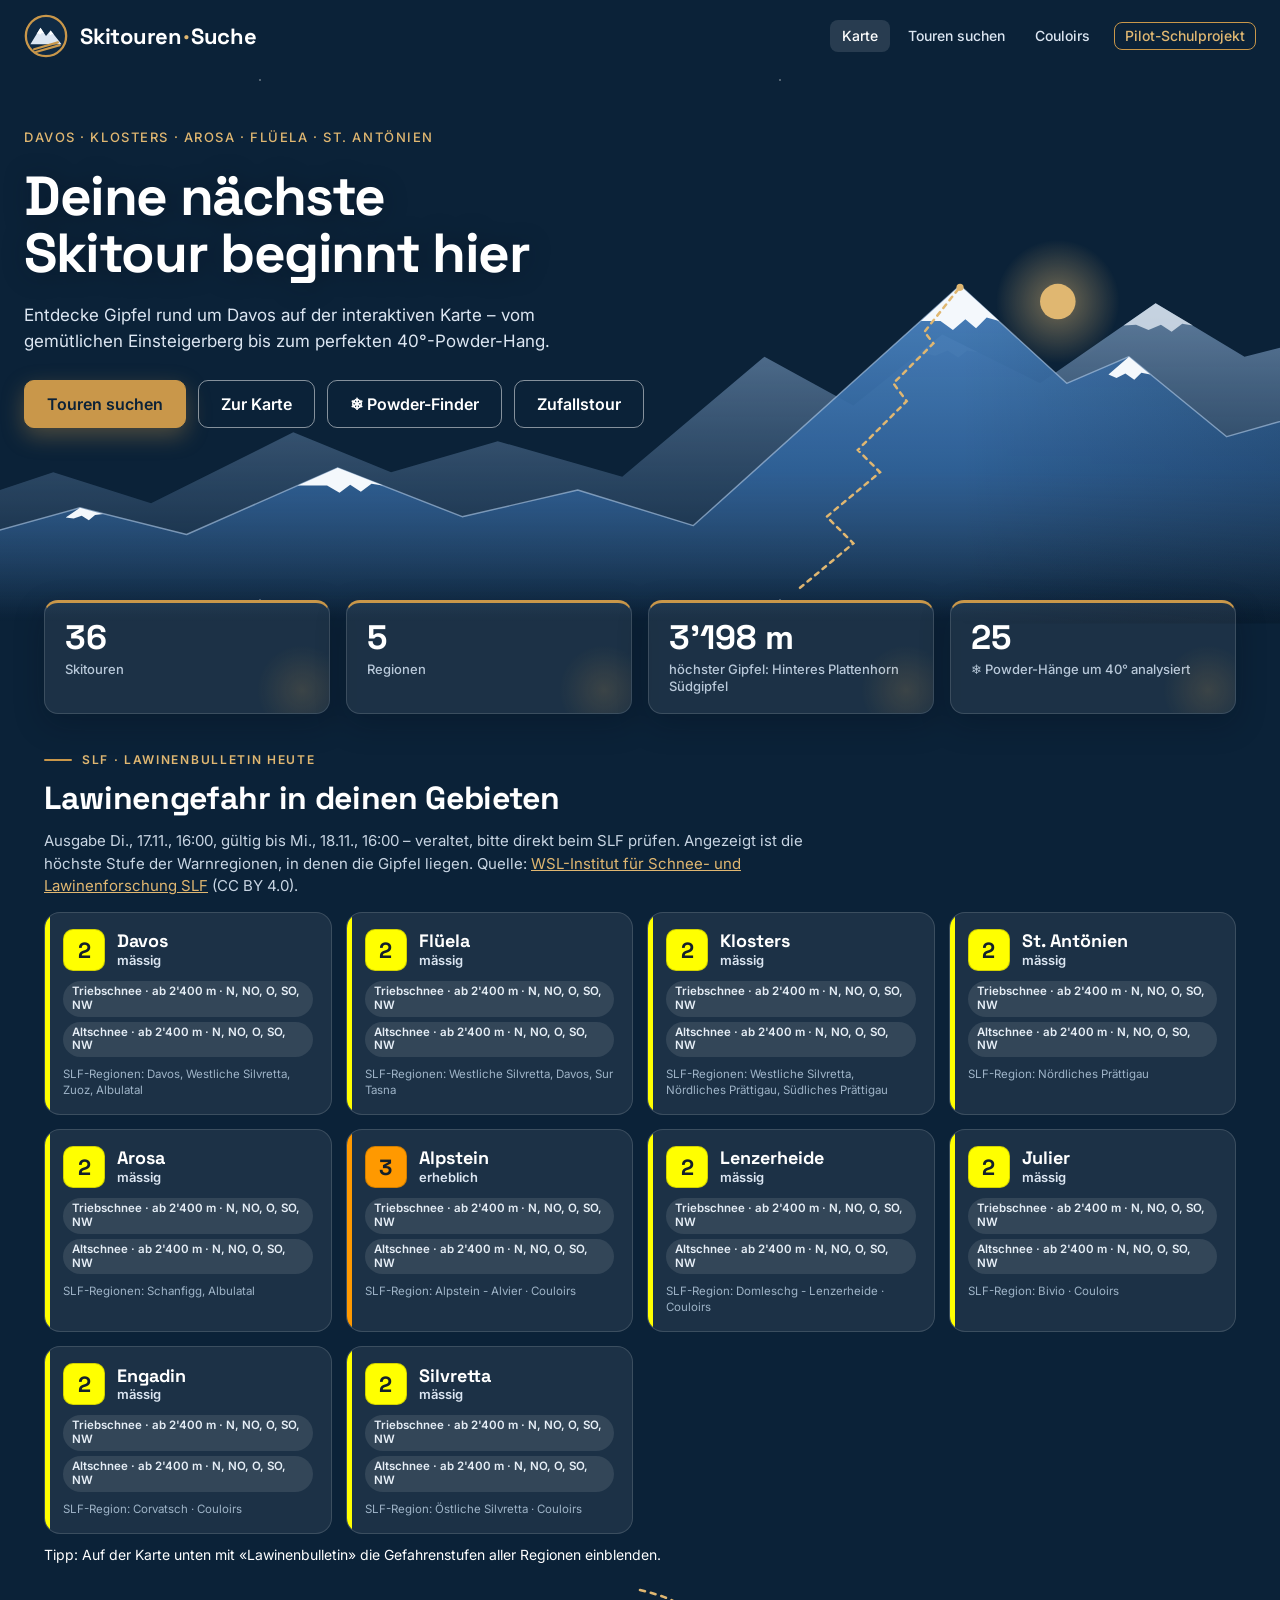
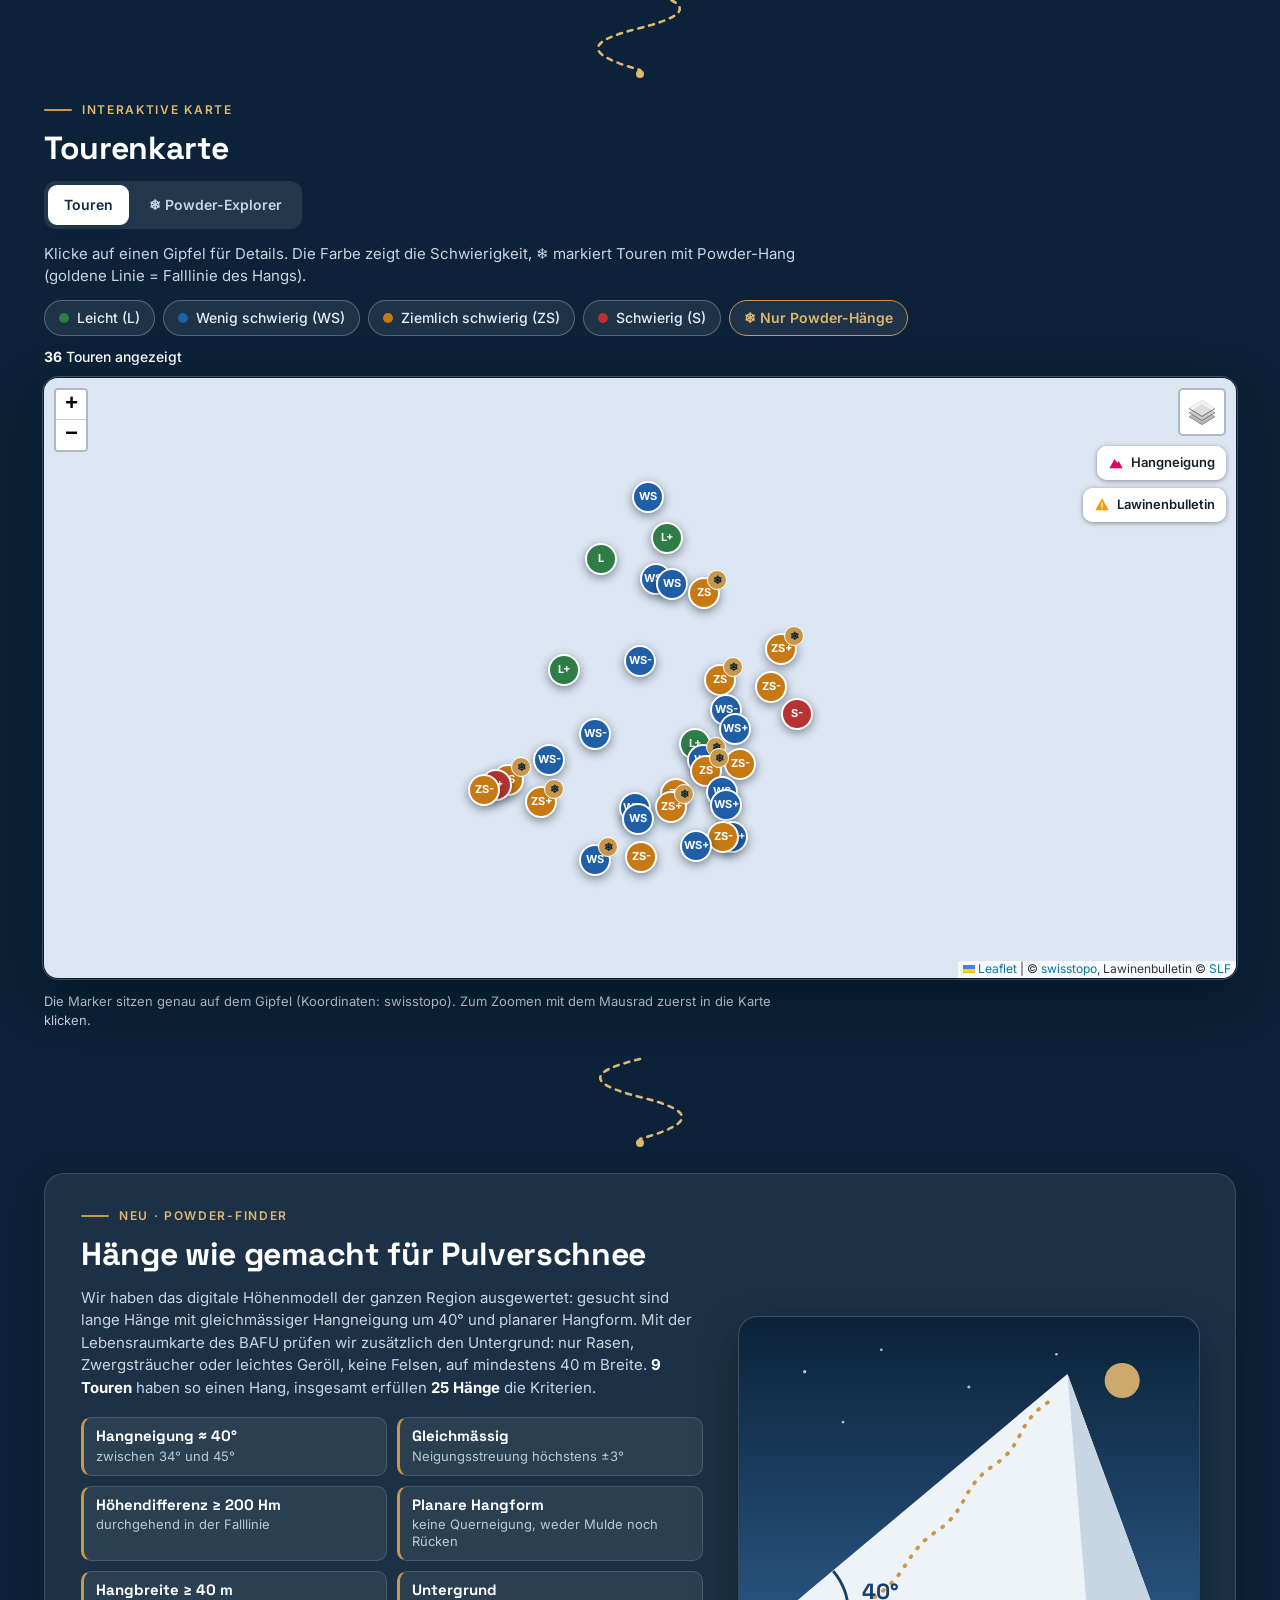
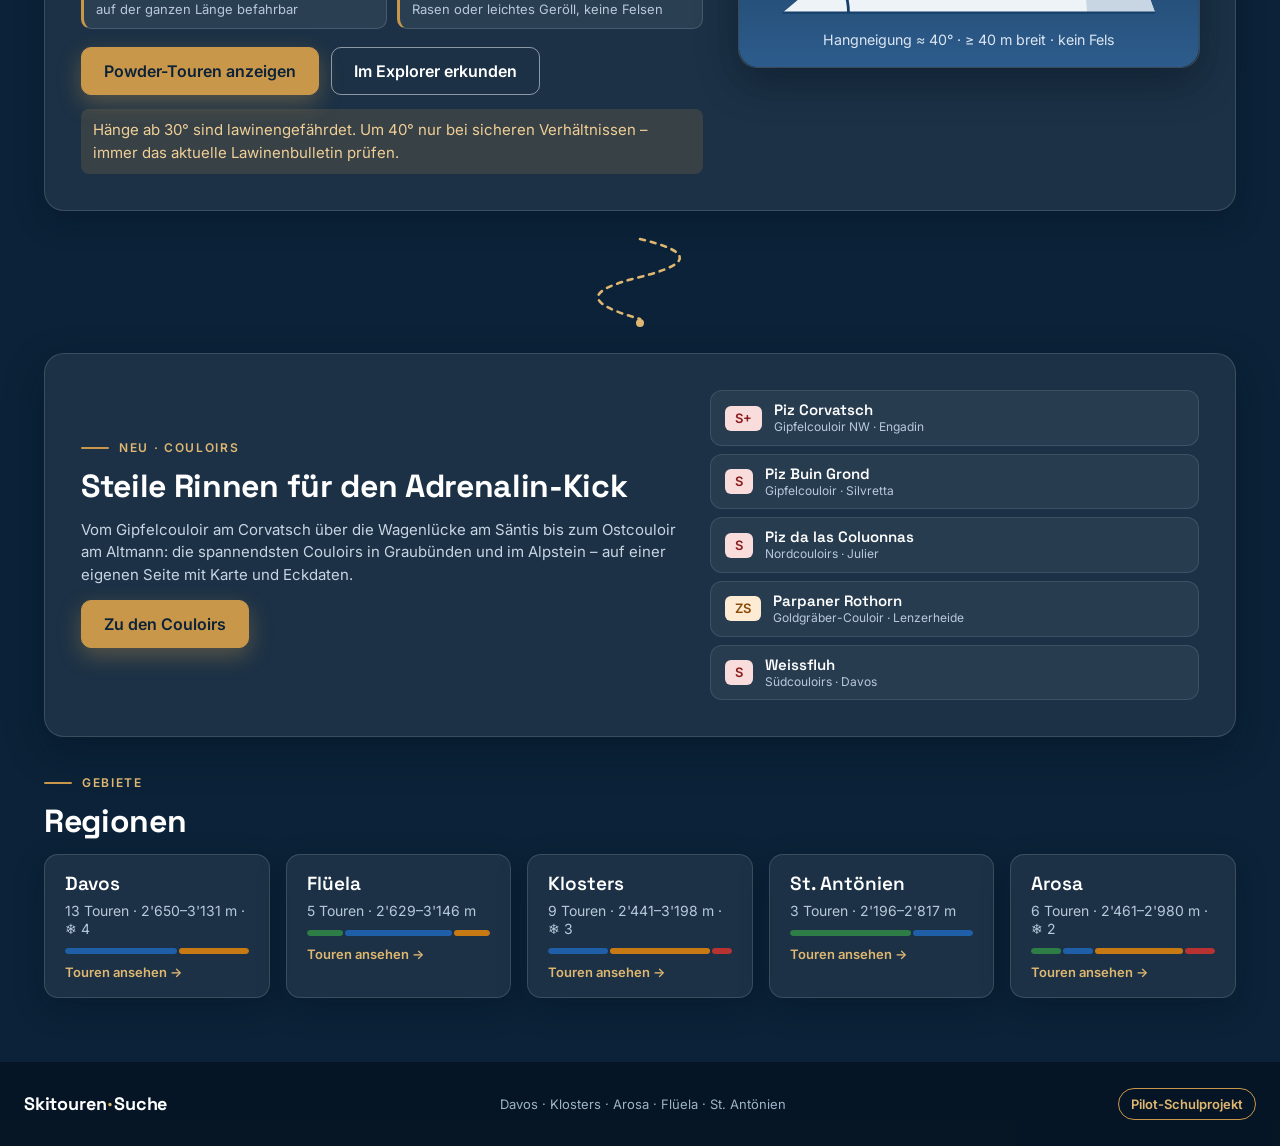
==== commit 19b34154: "Handy: Kartenschalter Hangneigung und Lawinenbulletin unter die Karte verschoben Co-Authored-By: Cla" ====
--- a/index.html
+++ b/index.html
@@ -21,7 +21,7 @@
 <link rel="prefetch" href="suche.html">
 <link href="https://fonts.googleapis.com/css2?family=Inter:wght@400;500;600&family=Space+Grotesk:wght@500;600;700&display=swap" rel="stylesheet">
 <link rel="stylesheet" href="vendor/leaflet/leaflet.css">
-<link rel="stylesheet" href="assets/style.css?v=20261117n">
+<link rel="stylesheet" href="assets/style.css?v=20261117o">
 </head>
 <body class="land">
 <div class="sky" aria-hidden="true"></div>
@@ -170,12 +170,12 @@
   </footer>
 </div>
 <script src="vendor/leaflet/leaflet.js"></script>
-<script src="assets/tours.js?v=20261117n"></script>
-<script src="assets/hangs.js?v=20261117n"></script>
-<script src="assets/routes.js?v=20261117n"></script>
-<script src="assets/comp.js?v=20261117n"></script>
-<script src="assets/couloirs.js?v=20261117n"></script>
-<script src="assets/landing.js?v=20261117n"></script>
-<script src="assets/ui.js?v=20261117n"></script>
+<script src="assets/tours.js?v=20261117o"></script>
+<script src="assets/hangs.js?v=20261117o"></script>
+<script src="assets/routes.js?v=20261117o"></script>
+<script src="assets/comp.js?v=20261117o"></script>
+<script src="assets/couloirs.js?v=20261117o"></script>
+<script src="assets/landing.js?v=20261117o"></script>
+<script src="assets/ui.js?v=20261117o"></script>
 </body>
 </html>
--- a/assets/style.css
+++ b/assets/style.css
@@ -446,3 +446,15 @@
 .slopectl .srow{border-radius:10px;overflow:hidden;background:#FFF;box-shadow:0 1px 5px rgba(0,0,0,.4)}
 .slopectl .sleg{position:absolute;top:0;right:calc(100% + 8px);width:190px;max-height:var(--legmax,260px);overflow:auto;background:rgba(255,255,255,.97);border-radius:10px;box-shadow:0 6px 20px rgba(5,20,35,.3);z-index:2}
 @media (max-width:600px){.slopectl .sleg{width:150px;padding:8px 10px 10px;gap:4px}.slopectl .sleg i{width:14px;height:10px}}
+/* Handy: Kartenschalter unter der Karte */
+.mapbar{display:flex;flex-wrap:wrap;gap:8px;margin-top:10px;align-items:flex-start}
+.mapbar:empty{display:none}
+.slopectl.inbar{max-width:none;flex:1 1 calc(50% - 4px);min-width:0}
+.slopectl.inbar .srow{box-shadow:0 1px 4px rgba(5,20,35,.25)}
+.slopectl.inbar .smain{padding:8px 10px;font-size:12.5px;justify-content:flex-start}
+.slopectl.inbar .smain span{white-space:nowrap;overflow:hidden;text-overflow:ellipsis}
+.slopectl.inbar .sexp{width:32px}
+.slopectl.inbar .sleg{position:static;width:auto;max-height:none;margin-top:6px;box-shadow:0 2px 10px rgba(5,20,35,.2)}
+.slopectl.inbar .sleg small{display:block}
+.mapbar .slopectl+.slopectl{margin-top:0}
+.land .slopectl.inbar .srow{box-shadow:none}
